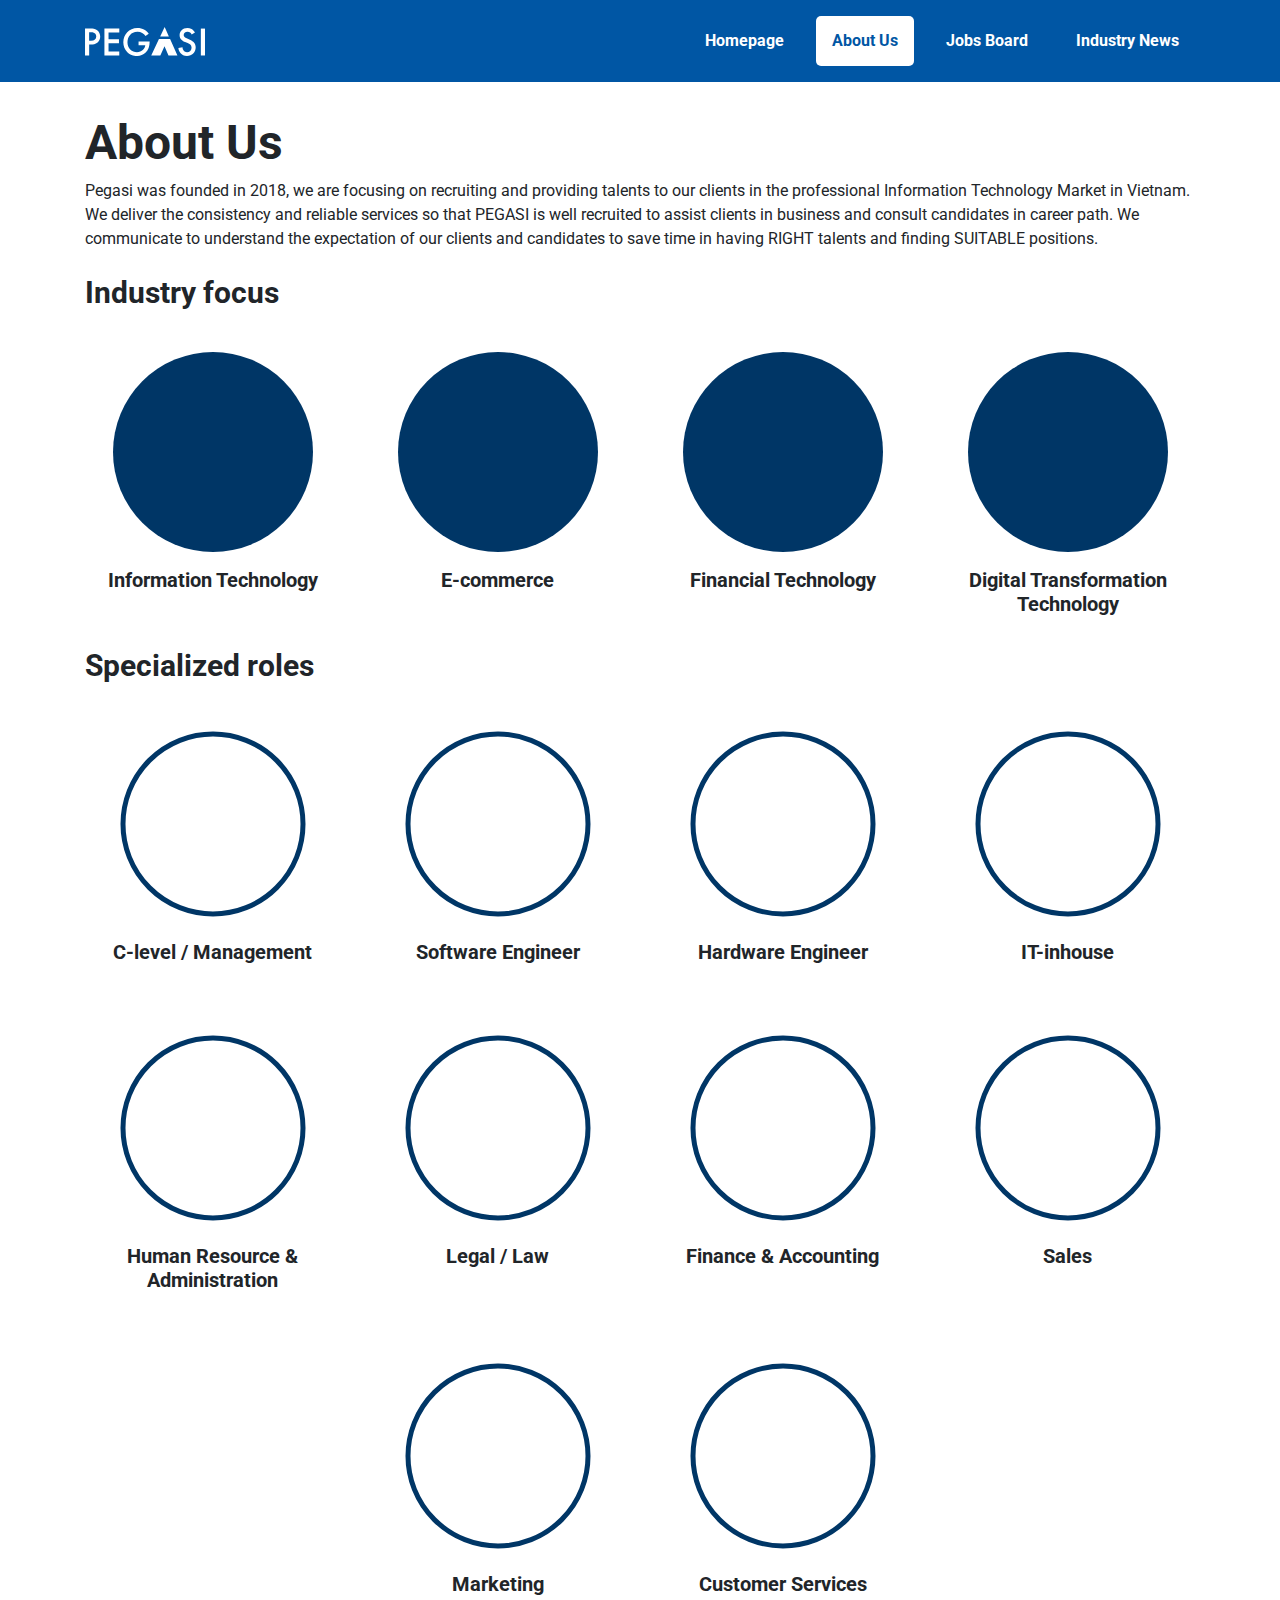
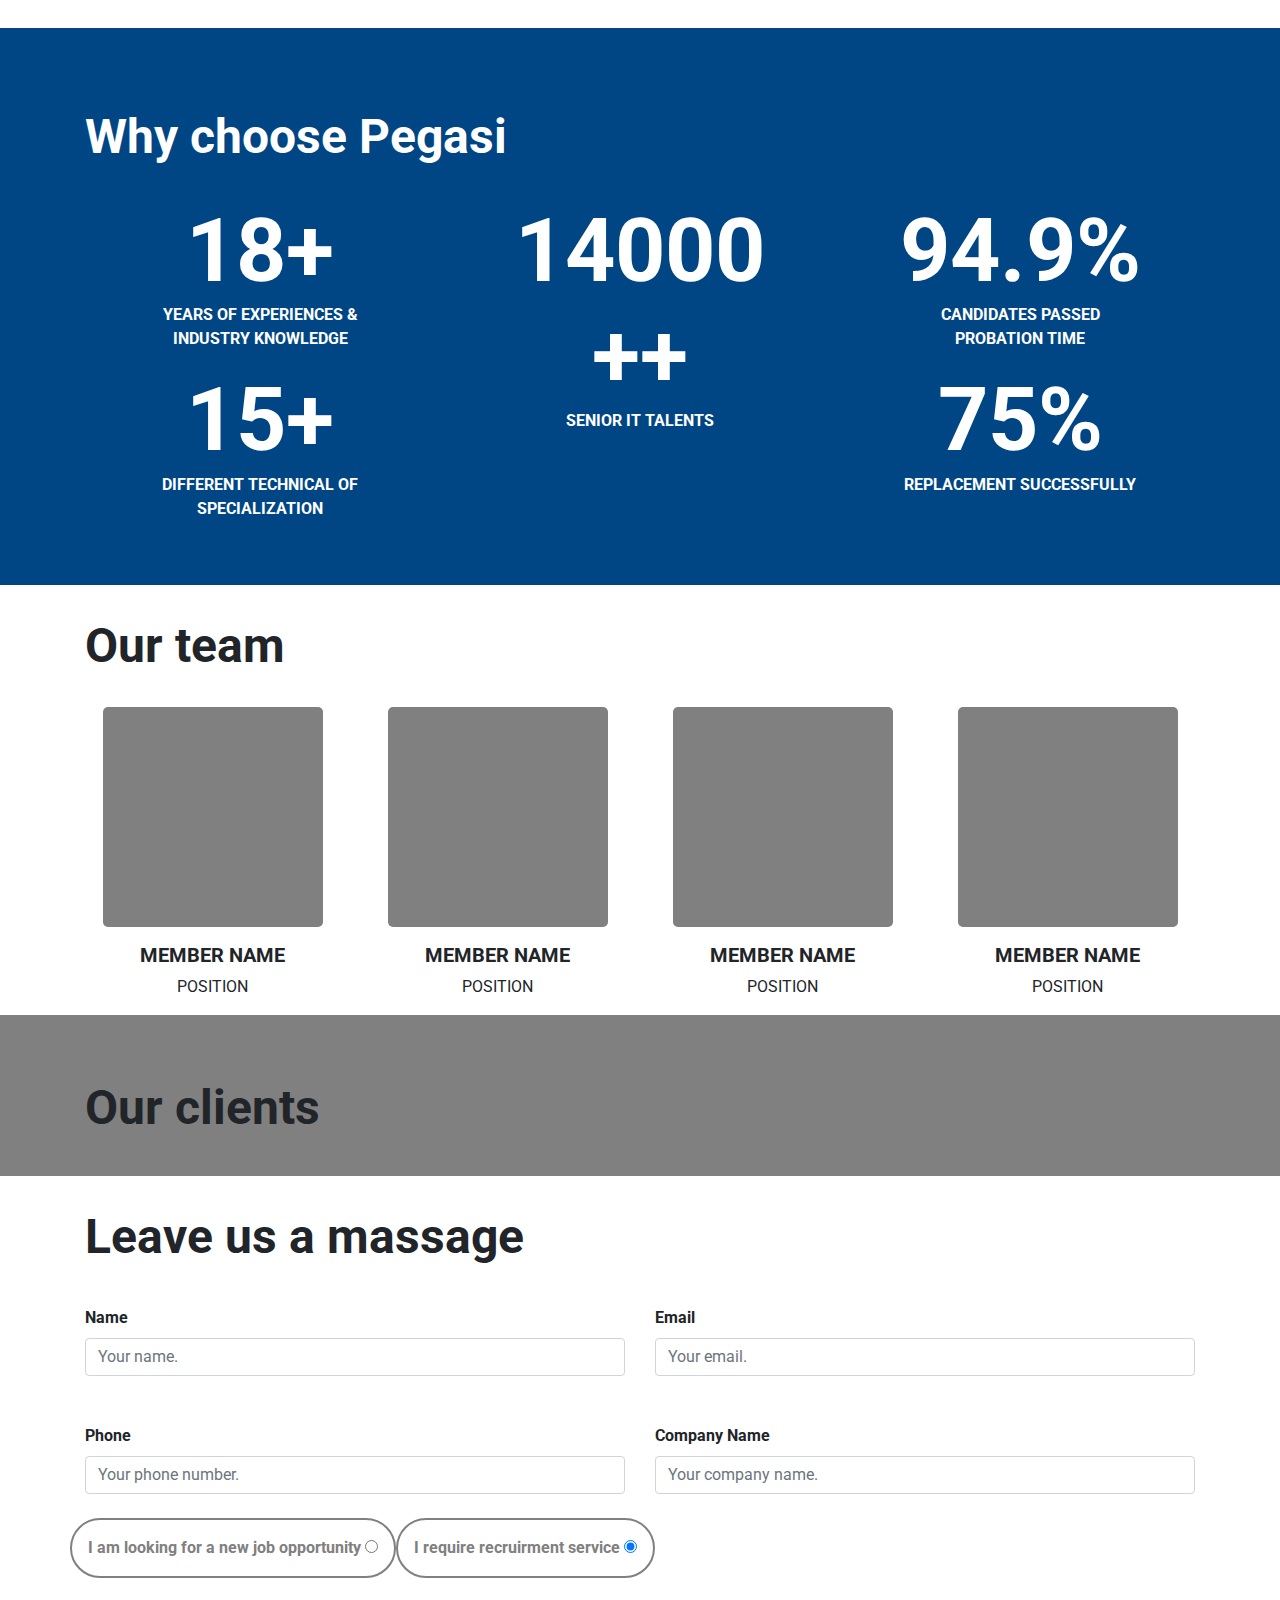
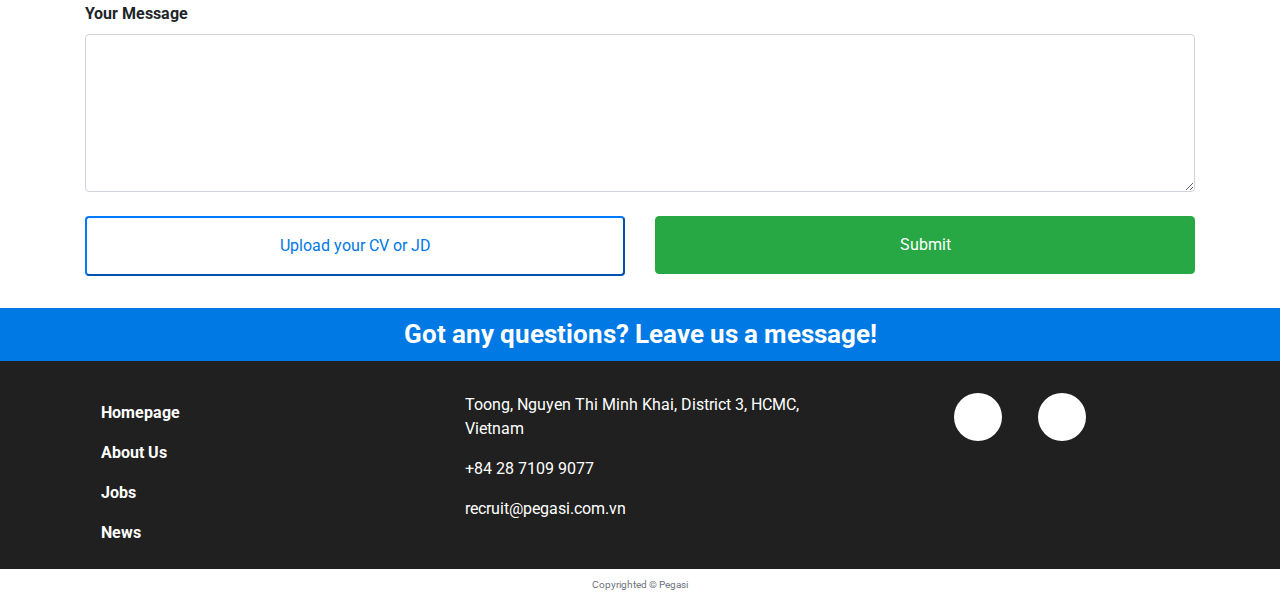
==== about.html @ c0acb8de "upload" ====
<!doctype html>
<html lang="en">

<head>
  <!-- Required meta tags -->
  <meta charset="utf-8">
  <meta name="viewport" content="width=device-width, initial-scale=1, shrink-to-fit=no">
  <!-- Bootstrap CSS -->
  <link rel="stylesheet" href="css/bootstrap.min.css">
  <!-- Aditional CSS-->
  <link rel="stylesheet" href="css/style.css">
  <!-- Google Font -->
  <link href="https://fonts.googleapis.com/css?family=Roboto:400,700&display=swap" rel="stylesheet">

  <title>Pegasi</title>
</head>

<body>
  <!-- Main Header -->
  <header id="pageHeader">
    <div class="container">
      <!-- Main Navigation -->
      <nav class="navbar navbar-expand-md">
        <!-- Pegasi Brand Logo -->
        <a class="navbar-brand" href="index.html">
          <img id="logo" src="img/brand-logo.svg" alt="Pegasi Logo">
        </a>
        <!-- Mobile Menu Btn -->
        <button class="navbar-toggler" type="button" data-toggle="collapse" data-target="#mainNav" aria-controls="navbarSupportedContent" aria-expanded="false" aria-label="Toggle navigation">
          <span class="navToggleIcon text-uppercase font-weight-bold text-light">menu</span>
        </button>
        <!-- Menu -->
        <div class="collapse navbar-collapse mt-md-0 justify-content-end" id="mainNav">
          <ul class="navbar-nav">
            <li class="nav-item"><a class="nav-link" href="index.html">Homepage</a></li>
            <li class="nav-item"><a class="nav-link active" href="about.html">About Us</a></li>
            <li class="nav-item"><a class="nav-link" href="jobs.html">Jobs Board</a></li>
            <li class="nav-item"><a class="nav-link" href="news.html">Industry News</a></li>
          </ul>
        </div>
      </nav>
    </div>
  </header>

  <!-- Main Body Content -->
  <main>
    <!-- About Us -->
    <section id="aboutUs">
      <div class="container">
        <h1 class="text-center text-md-left">About Us</h1>
        <p>Pegasi was founded in 2018, we are focusing on recruiting and providing talents to our clients in the professional Information Technology Market in Vietnam. We deliver the consistency and reliable services so that PEGASI is well recruited to assist
          clients in business and consult candidates in career path. We communicate to understand the expectation of our clients and candidates to save time in having RIGHT talents and finding SUITABLE positions.</p>
        <!-- Industry Focused -->
        <section id="industryFocus">
          <h3 class="text-center text-md-left">Industry focus</h3>
          <div class="row">

            <div class="col-12 col-md-3">
              <svg class="mx-auto d-block" width="200" height="200">
                <circle cx="100" cy="100" r="100"/>
              </svg>
              <h5 class="text-center">Information Technology</h5>
            </div>

            <div class="col-12 col-md-3">
              <svg class="mx-auto d-block" width="200" height="200">
                <circle cx="100" cy="100" r="100"/>
              </svg>
              <h5 class="text-center">E-commerce</h5>
            </div>

            <div class="col-12 col-md-3">
              <svg class="mx-auto d-block" width="200" height="200">
                <circle cx="100" cy="100" r="100"/>
              </svg>
              <h5 class="text-center">Financial Technology</h5>
            </div>

            <div class="col-12 col-md-3">
              <svg class="mx-auto d-block" width="200" height="200">
                <circle cx="100" cy="100" r="100"/>
              </svg>
              <h5 class="text-center">Digital Transformation Technology</h5>
            </div>

          </div>
        </section>
        <!-- Specialized Roles -->
        <section id="specializedRoles">
          <h3 class="text-center text-md-left">Specialized roles</h3>

          <div class="row">
            <div class="col-12 col-md-3">
              <svg class="mx-auto d-block" width="200" height="200">
                <circle cx="100" cy="100" r="95"/>
              </svg>
              <h5 class="text-center">C-level / Management</h5>
            </div>

            <div class="col-12 col-md-3">
              <svg class="mx-auto d-block" width="200" height="200">
                <circle cx="100" cy="100" r="100"/>
              </svg>
              <h5 class="text-center">Software Engineer</h5>
            </div>

            <div class="col-12 col-md-3">
              <svg class="mx-auto d-block" width="200" height="200">
                <circle cx="100" cy="100" r="100"/>
              </svg>
              <h5 class="text-center">Hardware Engineer</h5>
            </div>

            <div class="col-12 col-md-3">
              <svg class="mx-auto d-block" width="200" height="200">
                <circle cx="100" cy="100" r="100"/>
              </svg>
              <h5 class="text-center">IT-inhouse</h5>
            </div>
          </div>

          <div class="row">
            <div class="col-12 col-md-3">
              <svg class="mx-auto d-block" width="200" height="200">
                <circle cx="100" cy="100" r="100"/>
              </svg>
              <h5 class="text-center">Human Resource & Administration</h5>
            </div>

            <div class="col-12 col-md-3">
              <svg class="mx-auto d-block" width="200" height="200">
                <circle cx="100" cy="100" r="100"/>
              </svg>
              <h5 class="text-center">Legal / Law</h5>
            </div>

            <div class="col-12 col-md-3">
              <svg class="mx-auto d-block" width="200" height="200">
                <circle cx="100" cy="100" r="100"/>
              </svg>
              <h5 class="text-center">Finance & Accounting</h5>
            </div>

            <div class="col-12 col-md-3">
              <svg class="mx-auto d-block" width="200" height="200">
                <circle cx="100" cy="100" r="100"/>
              </svg>
              <h5 class="text-center">Sales</h5>
            </div>
          </div>

          <div class="row">
            <div class="col-12 col-md-3 offset-md-3">
              <svg class="mx-auto d-block" width="200" height="200">
                <circle cx="100" cy="100" r="100"/>
              </svg>
              <h5 class="text-center">Marketing</h5>
            </div>

            <div class="col-12 col-md-3">
              <svg class="mx-auto d-block" width="200" height="200">
                <circle cx="100" cy="100" r="100"/>
              </svg>
              <h5 class="text-center">Customer Services</h5>
            </div>

          </div>


        </section>
      </div>
      <section>

        <!-- Why choose Pegasi -->
        <section id="whyChooseUs">
          <div class="container">
            <h1 class="text-center text-md-left">Why choose Pegasi</h1>
            <div class="row">
              <div class="col-12 col-md-4">

                <div class="row">
                  <div class="col-12">
                    <h1>18+</h1>
                    <p>years of experiences & <br>industry knowledge</p>
                  </div>
                  <div class="col-12">
                    <h1>15+</h1>
                    <p>different technical of <br>specialization</p>
                  </div>
                </div>

              </div>
              <div class="col-12 col-md-4">
                <h1 class="special">14000<br><span>++</span></h1>
                <p>senior it talents</p>
              </div>
              <div class="col-12 col-md-4">

                <div class="row">
                  <div class="col-12">
                    <h1>94.9%</h1>
                    <p>Candidates passed <br>probation time</p>
                  </div>
                  <div class="col-12">
                    <h1>75%</h1>
                    <p>replacement successfully</p>
                  </div>
                </div>

              </div>
            </div>
          </div>
        </section>

        <!-- Our team -->
        <section id="ourTeam">
          <div class="container">
            <h1 class="text-center text-md-left">Our team</h1>
            <div class="row text-center">
              <div class="col-12 col-md-3">
                <svg class="mx-auto d-block" width="220" height="220">
                  <rect width="220" height="220"/>
                </svg>
                <h5>Member Name</h5>
                <p>position</p>
              </div>
              <div class="col-12 col-md-3">
                <svg class="img-fluid d-block mx-auto" height="220" width="220">
              <rect width="220" height="220" fill="blue"/>
            </svg>
                <h5>Member Name</h5>
                <p>position</p>
              </div>
              <div class="col-12 col-md-3">
                <svg class="img-fluid d-block mx-auto" height="220" width="220">
              <rect width="220" height="220" fill="blue"/>
            </svg>
                <h5>Member Name</h5>
                <p>position</p>
              </div>
              <div class="col-12 col-md-3">
                <svg class="img-fluid d-block mx-auto" height="220" width="220">
              <rect width="220" height="220" fill="blue"/>
            </svg>
                <h5>Member Name</h5>
                <p>position</p>
              </div>
            </div>
          </div>
        </section>
        <!-- Our Clients -->
        <section id="ourClient">
          <div class="container">
            <h1> Our clients</h1>
          </div>
        </section>
        <!-- Contact Form -->
        <section id="contactForm">
          <div class="container">
            <h1 class="text-center text-md-left">Leave us a massage</h1>
            <form action="#">

              <div class="row">
                <div class="form-group col-12 col-md-6">
                  <label for="name">Name</label>
                  <input id="name" class="form-control" type="text" placeholder="Your name.">
                </div>

                <div class="form-group col-12 col-md-6">
                  <label for="email">Email</label>
                  <input id="email" class="form-control" type="email" placeholder="Your email.">
                </div>
              </div>

              <div class="row">
                <div class="form-group col-12 col-md-6">
                  <label for="phone">Phone</label>
                  <input id="phone" class="form-control" type="text" placeholder="Your phone number.">
                </div>

                <div class="form-group col-12 col-md-6">
                  <label for="company">Company Name</label>
                  <input id="company" class="form-control" type="text" placeholder="Your company name.">
                </div>
              </div>

              <div class="row">
                <!-- <span class="col-12">What are you looking for?</span> -->

                <!-- <div class="form-check col-12 col-md-6"> -->
                  <div class="radio-btn-wrapper text-center">
                    <label class="form-check-label" for="newJob">I am looking for a new job opportunity</label>
                    <input type="radio" name="lookingFor" id="newJob" value="newJob" checked>
                  </div>
                <!-- </div> -->

                <!-- <div class="form-check col-12 col-md-6"> -->
                  <div class="radio-btn-wrapper text-center">
                    <label class="form-check-label" for="newJob"> I require recruirment service </label>
                    <input type="radio" name="lookingFor" id="newJob" value="newJob" checked>
                  </div>
                <!-- </div> -->
              </div>

              <div class="row">
                <div class="form-group col-12">
                  <label for="message">Your Message</label>
                  <textarea class="form-control" id="message" rows="6"></textarea>
                </div>
              </div>

              <div class="row">
                <div class="upload-btn-wrapper form-group col-12 col-md-6">
                  <button class="upload-btn btn-outline-primary">Upload your CV or JD</button>
                  <input type="file" name="CvJd" />
                </div>

                <div class="col-12 col-md-6">
                  <button type="submit" class="btn btn-success">Submit</button>
                </div>

              </div>

            </form>
          </div>
        </section>
  </main>

  <!-- Main Footer -->
  <footer id="pageFooter">
    <!-- Footer Question -->
    <section class="text-center">
      <div class="container">
        <h4><a href="about.html#contactForm">Got any questions? Leave us a message!</a></h4>
      </div>
    </section>

    <section>
      <div class="container">
        <div class="row">
          <!-- Footer Navbar -->
          <div class="col-xs-12 col-md-4">
            <nav class="nav flex-md-column justify-content-center">
              <a href="index.html" class="nav-link">Homepage</a>
              <a href="about.html" class="nav-link">About Us</a>
              <a href="jobs.html" class="nav-link">Jobs</a>
              <a href="news.html" class="nav-link">News</a>
            </nav>
            <hr class="d-block d-md-none">
          </div>
          <!-- Company Address -->
          <div class="col-xs-12 col-md-4 text-center text-md-left">
            <address>
              <p>Toong, Nguyen Thi Minh Khai, District 3, HCMC, Vietnam</p>
              <p>+84 28 7109 9077</p>
              <p>recruit@pegasi.com.vn</p>
            </address>
            <hr class="d-block d-md-none">
          </div>
          <!--Social Media Icon-->
          <div class="col-xs-12 col-md-4 text-center">
            <svg height="48" width="48">
             <circle cx="24" cy="24" r="24"/>
            </svg>
            <svg height="48" width="48">
             <circle cx="24" cy="24" r="24"/>
            </svg>
          </div>
        </div>
      </div>
    </section>
    <!-- Copyrighted Text -->
    <section class="text-center">
      <p class="text-muted smallText">Copyrighted &copy; Pegasi</p>
    </section>

  </footer>


  <!-- jQuery first, then Popper.js, then Bootstrap JS -->
  <script src="https://code.jquery.com/jquery-3.4.1.slim.min.js" integrity="sha384-J6qa4849blE2+poT4WnyKhv5vZF5SrPo0iEjwBvKU7imGFAV0wwj1yYfoRSJoZ+n" crossorigin="anonymous"></script>
  <script src="https://cdn.jsdelivr.net/npm/popper.js@1.16.0/dist/umd/popper.min.js" integrity="sha384-Q6E9RHvbIyZFJoft+2mJbHaEWldlvI9IOYy5n3zV9zzTtmI3UksdQRVvoxMfooAo" crossorigin="anonymous"></script>
  <script src="js/bootstrap.min.js"></script>

  <!-- Optional JavaScript -->
  <script src="js/app.js"></script>
</body>

</html>
---- css/style.css ----
/*
Color Usage
Tint Lv2: #0B8AFC;
Tint Lv1: #0179E5;
Primary color: #0056A4;
Shade Lv1: #004685;
Shade Lv2: #003666;
Black: #202020;
*/

html {
  font-size: 16px;
  line-height: 1.5;
}

body {
  font-family: 'Roboto', sans-serif;
  font-weight: 400;
}

h1, h2, h3, h4, h5 {
  font-weight: 700;
}

h1 {
  font-size: 3rem;
}

h2 {
  font-size: 2.4rem;
}

h3 {
  font-size: 1.9rem;
}

h4 {
  font-size: 1.6rem;
}

h5 {
  font-size: 1.25rem;
}

.smallText {
  font-size: 0.625rem;
}

a.btn {
  display: block;
  padding: 1rem;
  font-weight: 700;
  text-transform: uppercase;
  transition: all 0.2s;
}

/* Page Header Style */

#pageHeader {
  background: #0056A4;
  padding: 0.5rem 0;
}

#pageHeader #logo {
  width: 7.5rem;
  height: auto;
}

#pageHeader #logo:hover {
  opacity: 0.8;
}

#pageHeader nav {
  padding-left: 0;
  padding-right: 0;
}

#mainNav {
  margin-top: 1rem;
}

#mainNav .nav-item {
  margin-left: 1rem;
}

#mainNav a {
  color: #fff;
  font-weight: bold;
  padding: 0.8rem 1rem;
}

#mainNav a:hover, #mainNav a.active {
  color: #0056A4;
  background: #fff;
  border-radius: 5px;
}

/* Main Section */

.jumbotron {
  background: #0056A4;
  border-radius: 0;
}

#carousel {
  color: #fff;
}

#carousel svg {
  fill: #fff;
}

#carousel a.btn {
  display: block;
  width: 50%;
  text-transform: uppercase;
  font-weight: 700;
}

#featuredJobs h3 {
  margin-bottom: 1.5rem;
}

#featuredJobs .container>hr {
  width: 50%;
  border-color: #003666;
  border-width: 5px;
}

a.btn-more {
  color: #0179E5;
  border: 2px solid #0179E5;
  margin: 1rem 0 2rem 0;
}

a.btn-more:hover {
  color: #fff;
}

#aboutUs h1,
#searchForm h1,
#jobDes h1,
#news h1,
#newsDetail h1 {
  margin-top: 2rem;
}

#industryFocus h3 {
  margin-top: 1.5rem;
}

#industryFocus svg, #specializedRoles svg {
  fill: #003666;
  margin-top: 2rem;
}

#specializedRoles svg {
  fill: #fff;
  stroke: #003666;
  stroke-width: 5px;
}

#specializedRoles svg circle {
  r: 90px;
}

#industryFocus h5, #specializedRoles h5 {
  margin: 1rem 0 2rem 0;
}

#whyChooseUs {
  background-color: #004685;
  padding: 3rem;
  margin-bottom: 2rem;
}

#whyChooseUs h1 {
  color: #fff;
  margin-bottom: 2rem;
}

#whyChooseUs div.row h1 {
  color: #fff;
  text-align: center;
  font-size: 5.5rem;
  margin: 0;
  padding: 0;
}

/* #whyChooseUs .special  {
  line-height: 0.5;
} */

#whyChooseUs div.row p {
  color: #fff;
  font-weight: 700;
  text-transform: uppercase;
  text-align: center;
}

#ourTeam h1 {
  margin-bottom: 2rem;
}

#ourTeam svg {
  border-radius: 5px;
}

#ourTeam svg rect {
  fill: grey;
}

#ourTeam h5, #ourTeam p {
  text-transform: uppercase;
}

#ourTeam h5 {
  margin-top: 1rem;
}

#ourClient {
  background-color: grey;
  padding: 2rem;
}

#contactForm h1 {
  margin-bottom: 1rem;
}

#contactForm form .form-group {
  margin: 1.5rem 0;
}

#contactForm form label,
#jobApplyForm label {
  font-weight: 700;
}

#contactForm form .radio-btn-wrapper {
  border: 2px solid grey;
  padding: 1rem;
  border-radius: 100px;
  color: grey;
}

#contactForm form button,
#jobApplyForm button {
  width: 100%;
  padding: 1rem;
}

#contactForm form .form-group.upload-btn-wrapper {
  position: relative;
  overflow: hidden;
  display: inline-block;
  margin: 0;
}

@media screen and (max-width: 992px) {
  #contactForm form .form-group.upload-btn-wrapper {
    margin-bottom: 1.5rem;
  }
}

#newsDetail img {
  padding: 1rem 0;
}

#newsDetail h4 {
  color: #0179E5;
  font-weight: 400;
}

.modal-title {
  margin-left: 1rem;
}

.jobDetail h3 {
  padding-top: 1rem;
}

.jobSum {
  color: #fff;
  background-color: #0179E5;
  /* border: 1px solid red; */
  border-radius: 5px;
}

.jobSum .wrapper {
  padding: 2rem;
}

.upload-btn {
  border-color: 2px solid #0179E5;
  color: #0179E5;
  background-color: white;
  padding: 1rem;
  border-radius: 4px;
  transition: all 0.2s;
}

.upload-btn-wrapper:hover .upload-btn {
  color: #fff;
  background-color: #0179E5;
}

.upload-btn-wrapper input[type=file] {
  font-size: 100px;
  position: absolute;
  left: 0;
  top: 0;
  opacity: 0;
}

.upload-btn-wrapper input[type=file]:hover .upload-btn {
  color: red;
}

.jobCard,
.newsCard {
  text-align: center;
  padding: 0.75rem 0;
  margin: 1rem 0;
  border: 5px solid rgba(0, 0, 0, 0);
  border-bottom: 5px solid #003666;
  transition: all 0.2s;
  -webkit-box-shadow: 0px 10px 12px -6px rgba(0, 0, 0, 0.66);
  -moz-box-shadow: 0px 10px 12px -6px rgba(0, 0, 0, 0.66);
  box-shadow: 0px 10px 12px -6px rgba(0, 0, 0, 0.66);
}

.newsCard {
  padding: 0;
}

.newsCard .card-img-top {
  border-radius: 0px;
}

.jobCard:hover,
.newsCard:hover {
  border-color: #0179E5;
  border-bottom-color: #0179E5;
}

.jobCard .card-text {
  text-align: left;
}

.jobCard .salary {
  margin-top: 1rem;
  margin-bottom: 2rem;
  color: #0B8AFC;
}

.jobCard a,
.newsCard a {
  display: block;
  color: #fff;
  background-color: #003666;
  border: 2px solid #003666;
  text-transform: uppercase;
  font-weight: 700;
}

.jobCard hr {
  width: 50%;
  border-color: #003666;
  border-width: 5px;
}

/* Page Footer */

#pageFooter {
  margin-top: 2rem;
}

#pageFooter section:nth-child(2) hr {
  border-color: #fff;
  padding: 0.5rem 0;
  width: 50%;
}

#pageFooter section:nth-child(1) {
  background-color: #0179E5;
}

#pageFooter section:nth-child(1) a {
  color: #fff;
}

#pageFooter section:nth-child(1) a:hover {
  text-decoration: none;
  opacity: 0.8;
}

#pageFooter section:nth-child(1) h4 {
  margin: 0;
  padding: 0.7rem 0;
}

#pageFooter section:nth-child(2) {
  background-color: #202020;
  color: #fff;
  padding: 2rem 0 1rem 0;
}

#pageFooter section:nth-child(2) a.nav-link {
  color: #fff;
  font-weight: 700;
}

#pageFooter section:nth-child(2) a.nav-link:hover {
  opacity: 0.8;
}

#pageFooter section:nth-child(2) svg {
  fill: #fff;
}

#pageFooter section:nth-child(2) svg:nth-child(2) {
  margin-left: 2rem;
  margin-right: 0;
}

#pageFooter section:nth-child(3) p {
  margin: 0;
  padding: 0.5rem 0;
}
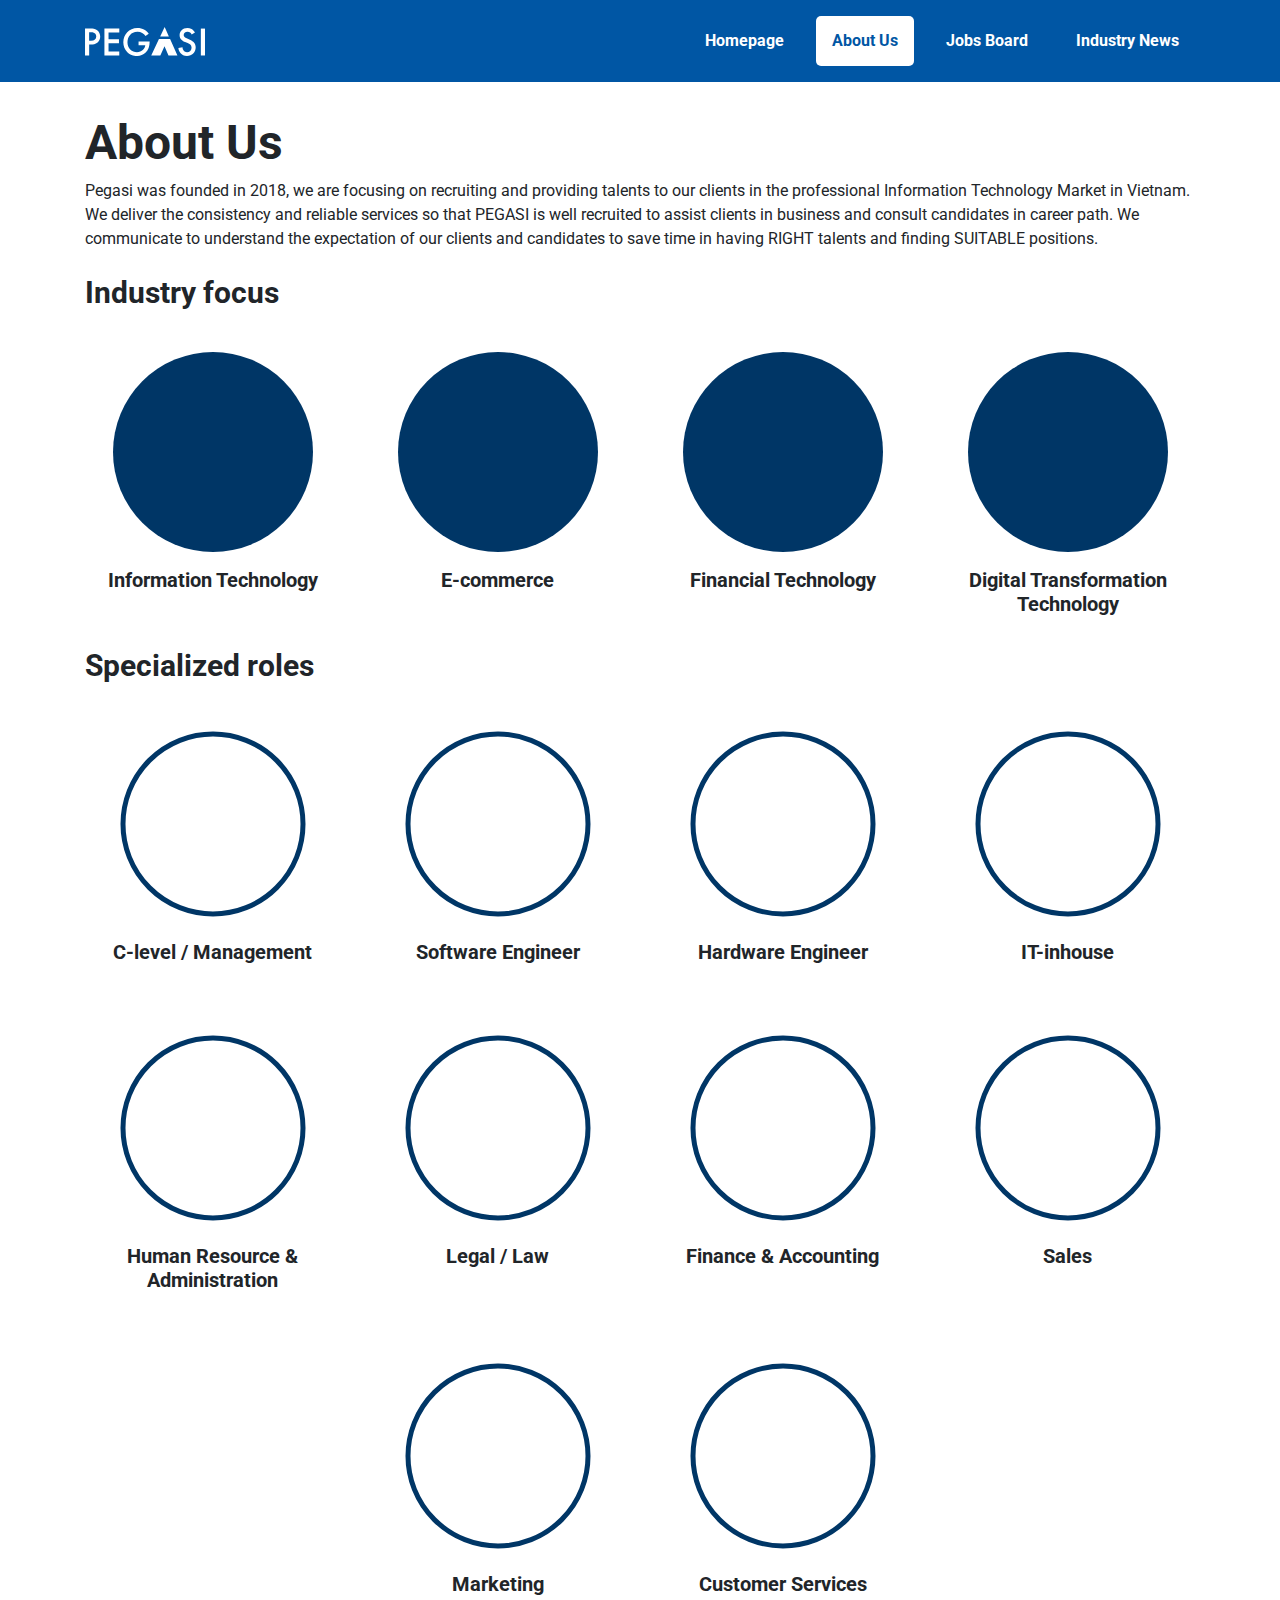
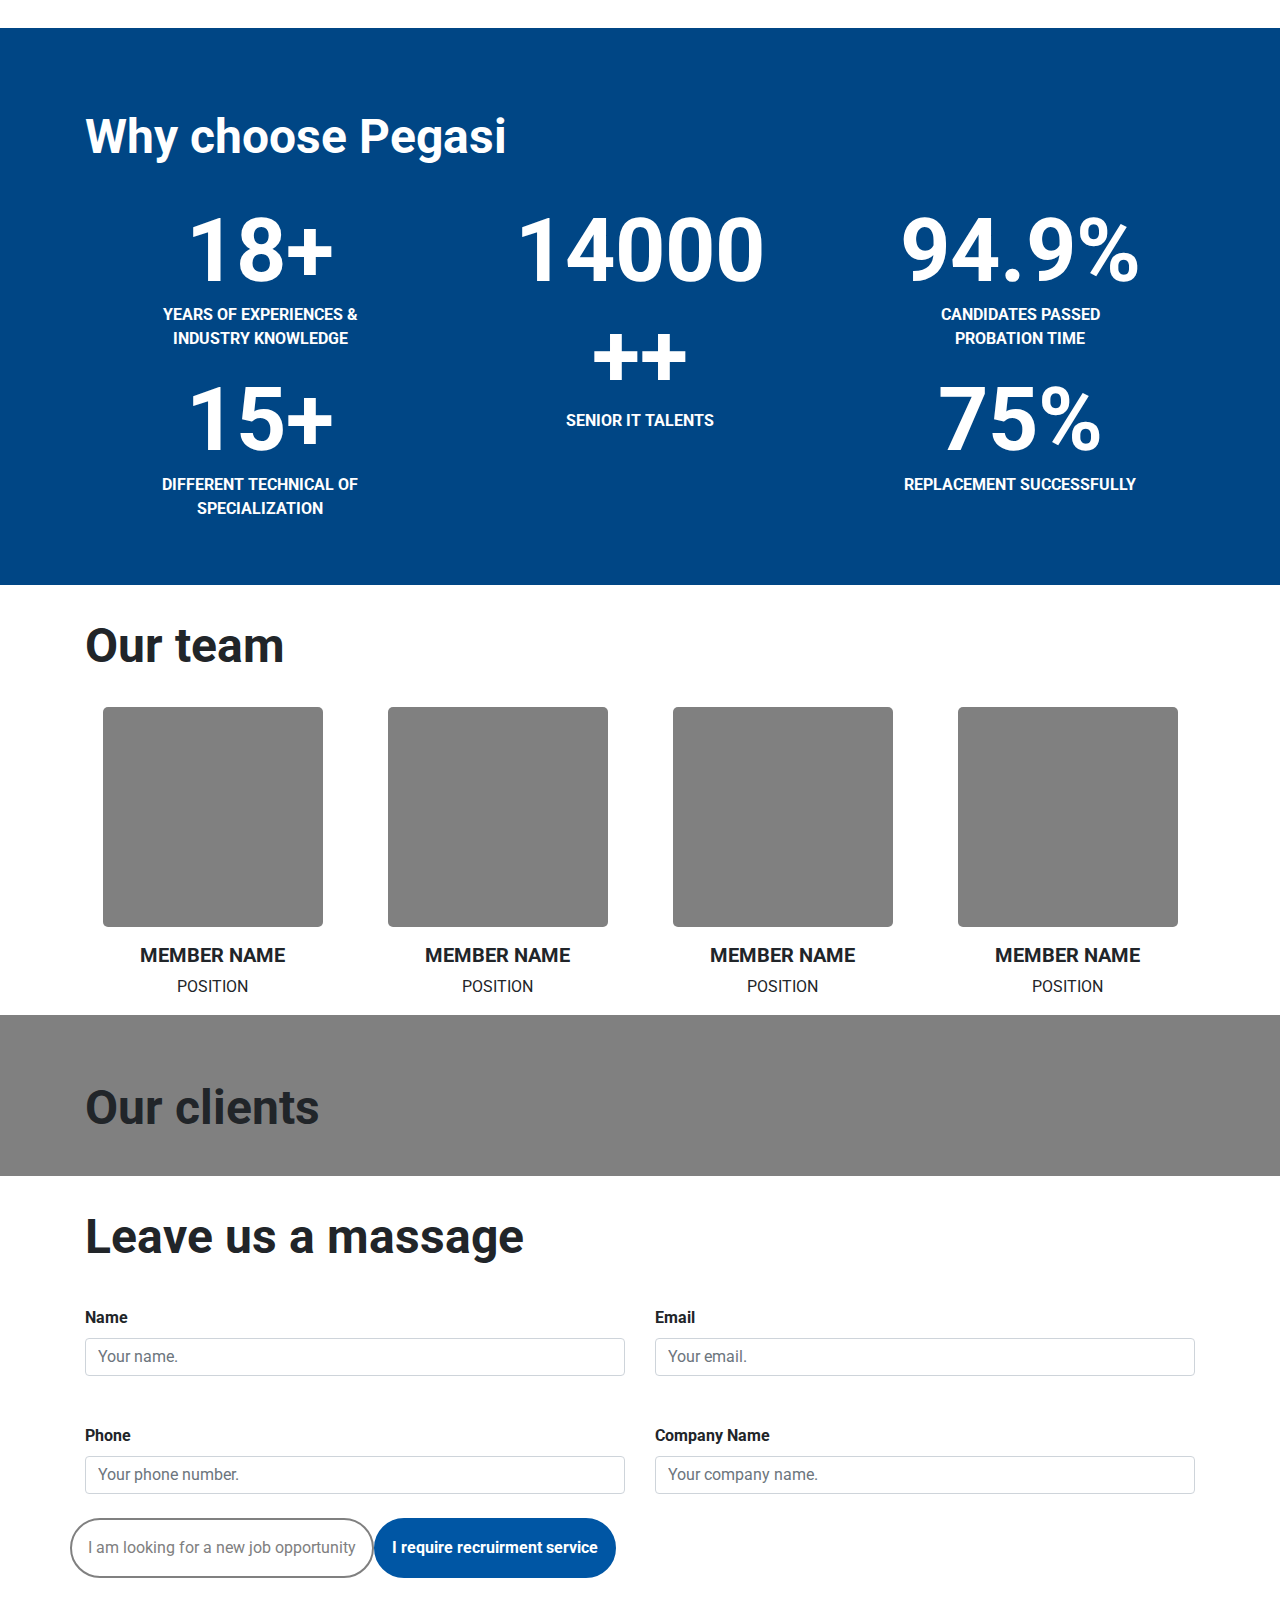
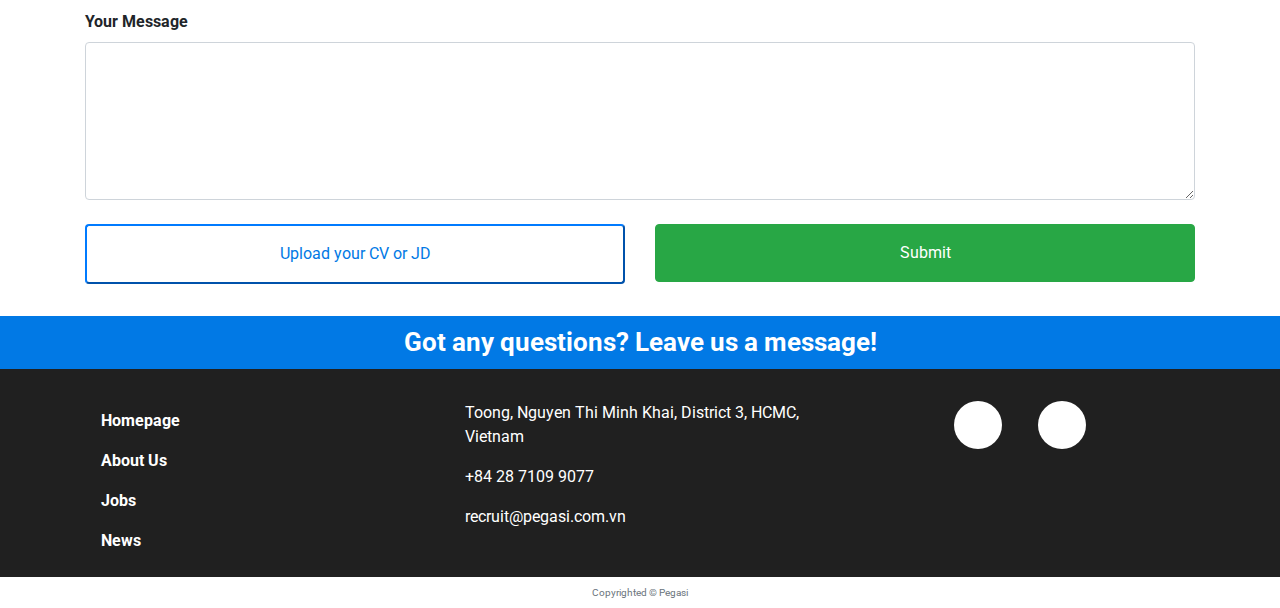
==== commit 0612636b: "radio btn" ====
--- a/about.html
+++ b/about.html
@@ -288,17 +288,21 @@
                 <!-- <span class="col-12">What are you looking for?</span> -->
 
                 <!-- <div class="form-check col-12 col-md-6"> -->
-                  <div class="radio-btn-wrapper text-center">
-                    <label class="form-check-label" for="newJob">I am looking for a new job opportunity</label>
-                    <input type="radio" name="lookingFor" id="newJob" value="newJob" checked>
-                  </div>
+
+                    <input class="input-radio" type="radio" name="lookingFor" id="newJob" value="newJob">
+                    <label class="radio-label" for="newJob">
+                      I am looking for a new job opportunity
+                    </label>
+
                 <!-- </div> -->
 
                 <!-- <div class="form-check col-12 col-md-6"> -->
-                  <div class="radio-btn-wrapper text-center">
-                    <label class="form-check-label" for="newJob"> I require recruirment service </label>
-                    <input type="radio" name="lookingFor" id="newJob" value="newJob" checked>
-                  </div>
+
+                    <input class="input-radio" type="radio" name="lookingFor" id="recruit" value="newJob" checked>
+                    <label class="radio-label" for="recruit">
+                      I require recruirment service
+                    </label>
+
                 <!-- </div> -->
               </div>
 
--- a/css/style.css
+++ b/css/style.css
@@ -87,6 +87,7 @@
   color: #fff;
   font-weight: bold;
   padding: 0.8rem 1rem;
+  transition: all 0.2s;
 }
 
 #mainNav a:hover, #mainNav a.active {
@@ -231,16 +232,29 @@
   margin: 1.5rem 0;
 }
 
-#contactForm form label,
+#contactForm form label:not(.radio-label),
 #jobApplyForm label {
   font-weight: 700;
 }
 
-#contactForm form .radio-btn-wrapper {
+#contactForm form .radio-label {
   border: 2px solid grey;
   padding: 1rem;
   border-radius: 100px;
   color: grey;
+  transition: all 0.2s;
+}
+
+#contactForm form .input-radio {
+  display: none;
+  /* visibility: hidden; */
+}
+
+#contactForm form .input-radio:checked + .radio-label {
+  background-color: #0056A4;
+  border-color: #0056A4;
+  color: #fff;
+  font-weight: 700;
 }
 
 #contactForm form button,
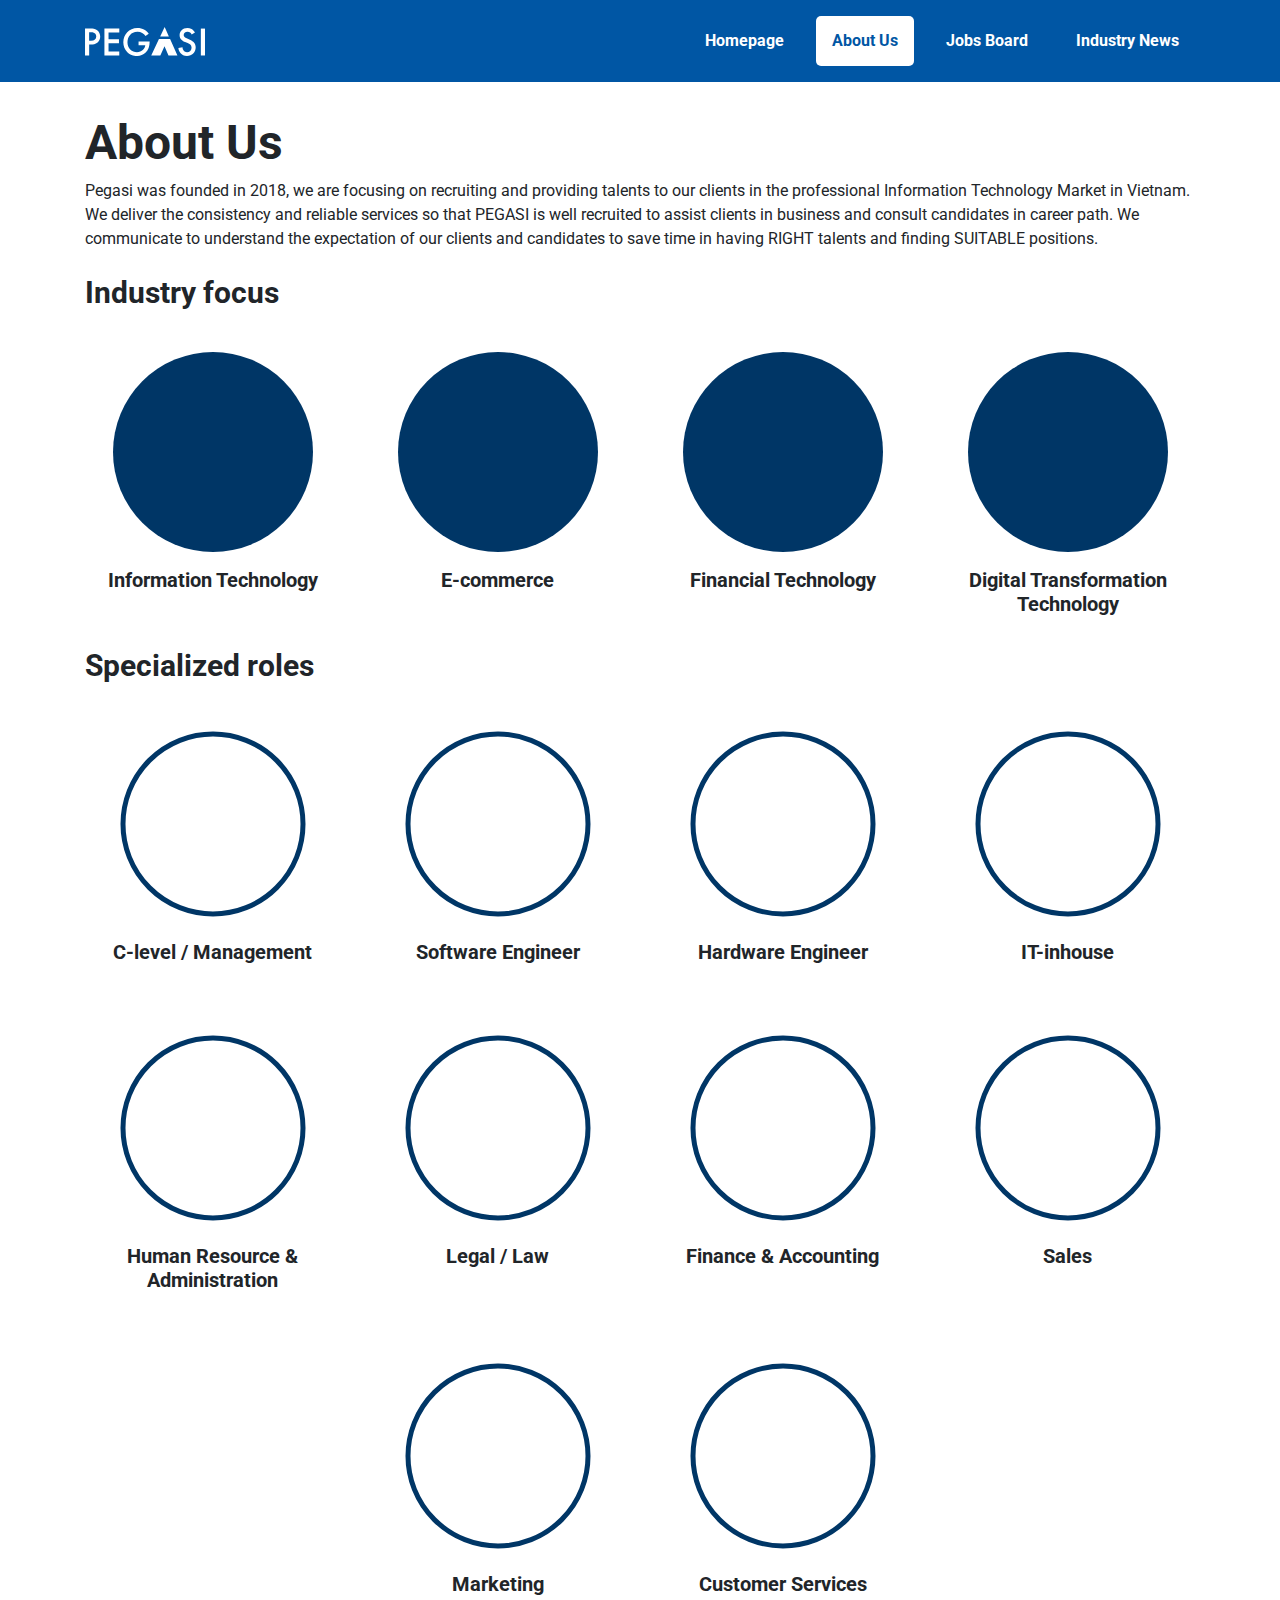
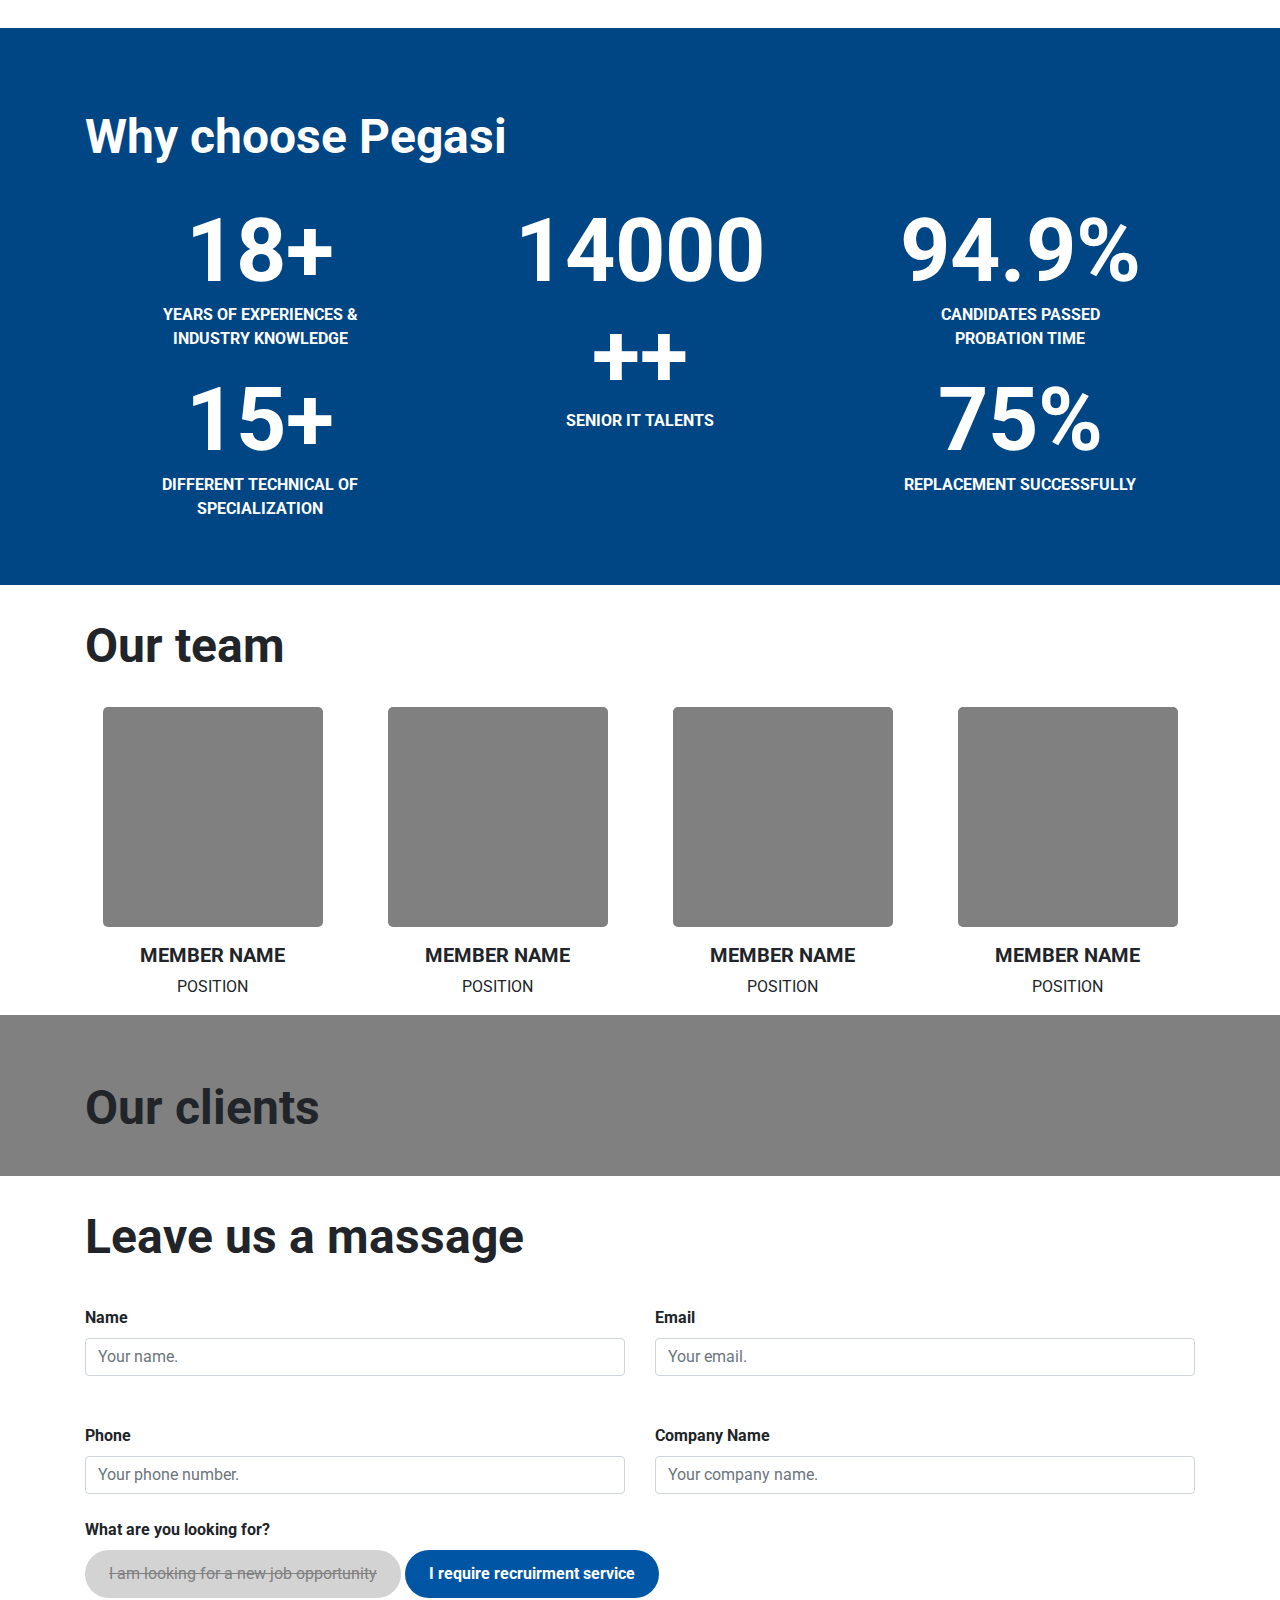
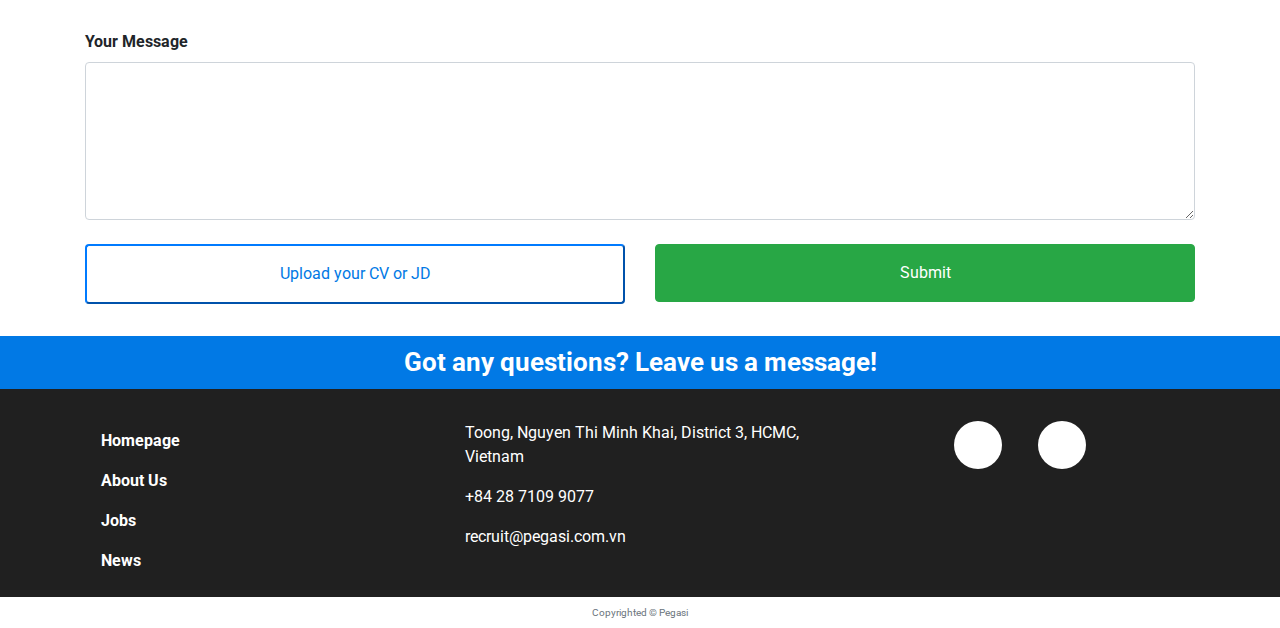
==== commit 7a877521: "finish contact form" ====
--- a/about.html
+++ b/about.html
@@ -285,7 +285,8 @@
               </div>
 
               <div class="row">
-                <!-- <span class="col-12">What are you looking for?</span> -->
+                <div class="container">
+                <label>What are you looking for?</label><br>
 
                 <!-- <div class="form-check col-12 col-md-6"> -->
 
@@ -304,6 +305,7 @@
                     </label>
 
                 <!-- </div> -->
+                </div>
               </div>
 
               <div class="row">
--- a/css/style.css
+++ b/css/style.css
@@ -238,10 +238,11 @@
 }
 
 #contactForm form .radio-label {
-  border: 2px solid grey;
-  padding: 1rem;
+  background-color: lightgrey;
+  padding: 0.75rem 1.5rem;
   border-radius: 100px;
   color: grey;
+  text-decoration: line-through;
   transition: all 0.2s;
 }
 
@@ -252,9 +253,9 @@
 
 #contactForm form .input-radio:checked + .radio-label {
   background-color: #0056A4;
-  border-color: #0056A4;
-  color: #fff;
-  font-weight: 700;
+  color: #fff;
+  font-weight: 700;
+  text-decoration: none;
 }
 
 #contactForm form button,
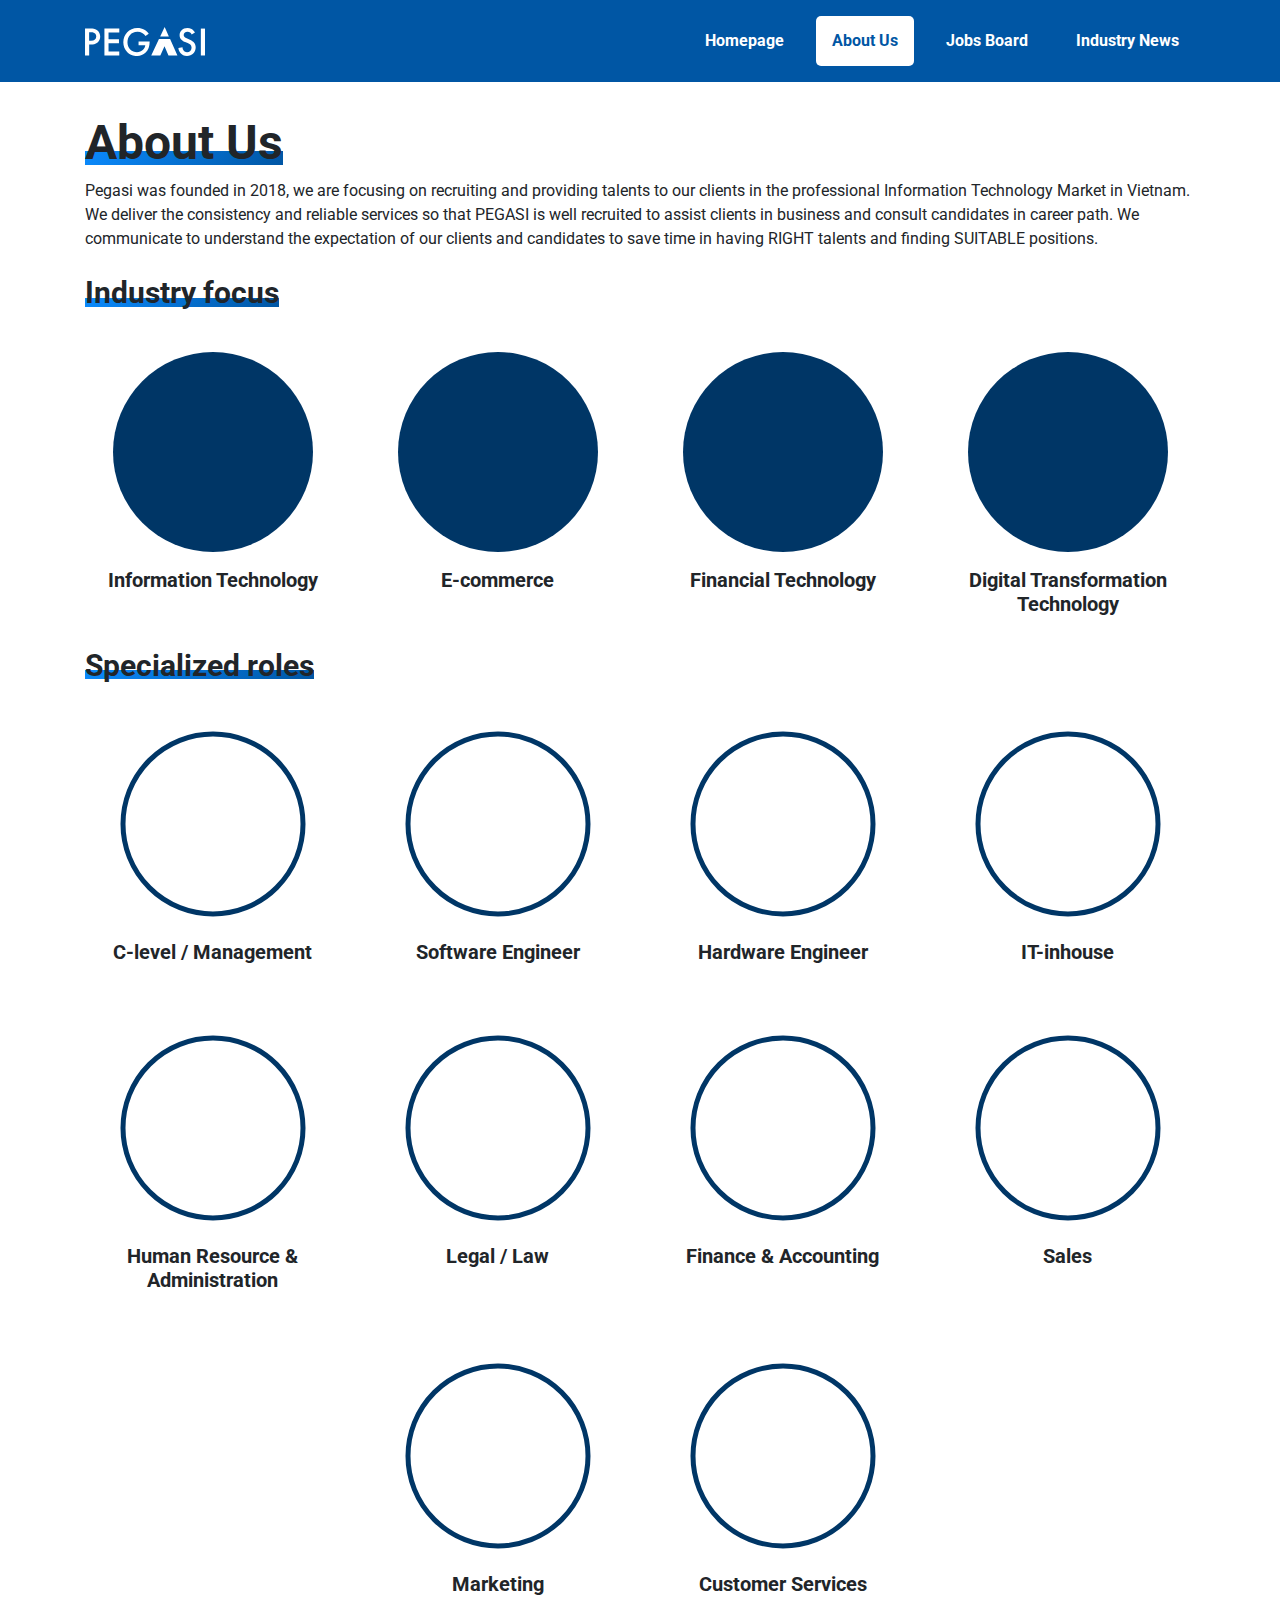
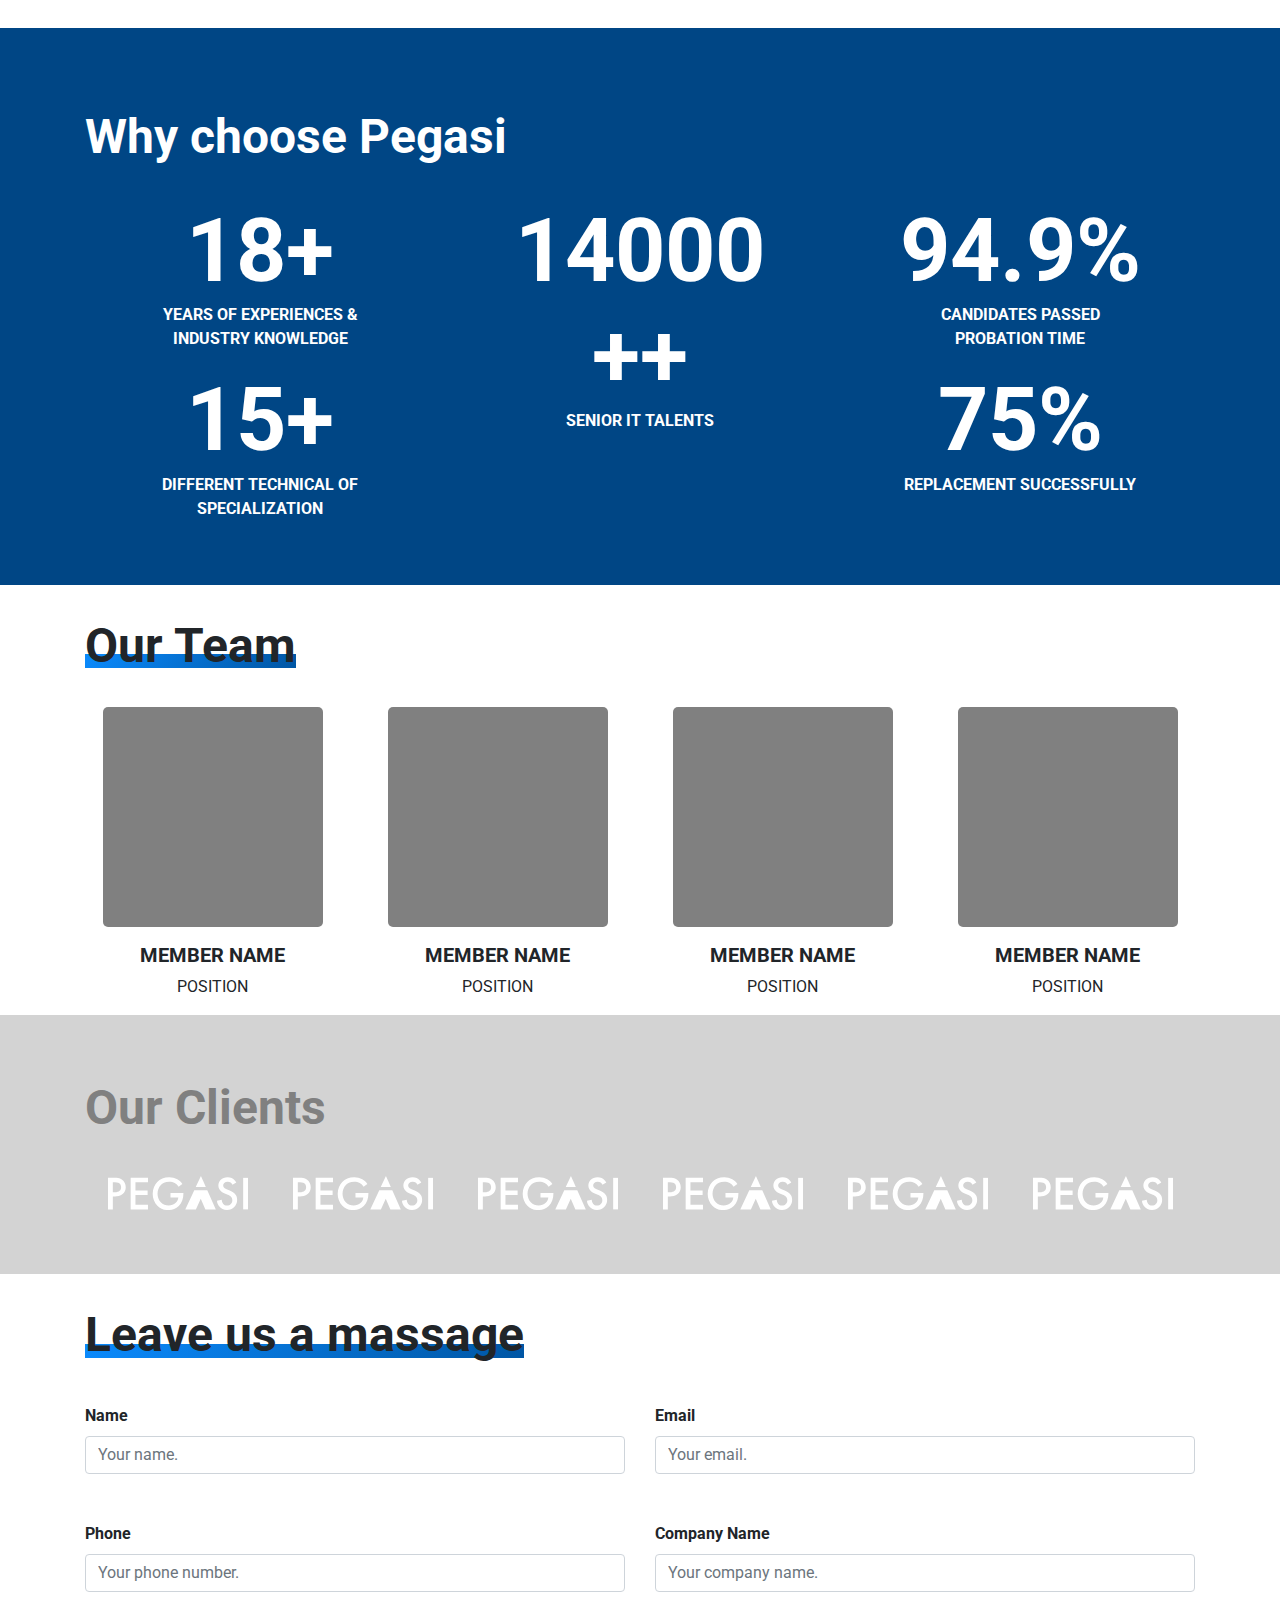
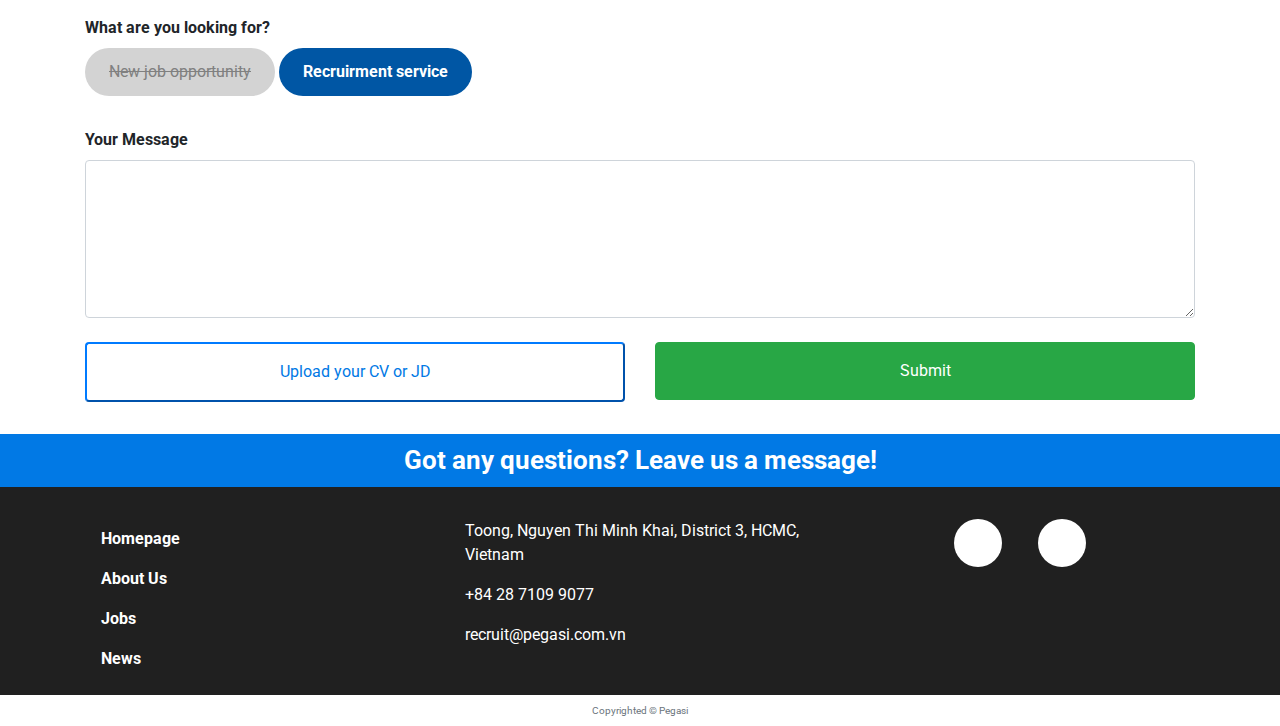
==== commit 8a008aee: "done" ====
--- a/about.html
+++ b/about.html
@@ -9,6 +9,7 @@
   <link rel="stylesheet" href="css/bootstrap.min.css">
   <!-- Aditional CSS-->
   <link rel="stylesheet" href="css/style.css">
+  <link rel="stylesheet" href="css/brand_carousel.css">
   <!-- Google Font -->
   <link href="https://fonts.googleapis.com/css?family=Roboto:400,700&display=swap" rel="stylesheet">
 
@@ -47,12 +48,12 @@
     <!-- About Us -->
     <section id="aboutUs">
       <div class="container">
-        <h1 class="text-center text-md-left">About Us</h1>
+        <h1 class="text-center text-md-left"><span class="underline-effect">About Us</span></h1>
         <p>Pegasi was founded in 2018, we are focusing on recruiting and providing talents to our clients in the professional Information Technology Market in Vietnam. We deliver the consistency and reliable services so that PEGASI is well recruited to assist
           clients in business and consult candidates in career path. We communicate to understand the expectation of our clients and candidates to save time in having RIGHT talents and finding SUITABLE positions.</p>
         <!-- Industry Focused -->
         <section id="industryFocus">
-          <h3 class="text-center text-md-left">Industry focus</h3>
+          <h3 class="text-center text-md-left"><span class="underline-effect">Industry focus</span></h3>
           <div class="row">
 
             <div class="col-12 col-md-3">
@@ -87,7 +88,7 @@
         </section>
         <!-- Specialized Roles -->
         <section id="specializedRoles">
-          <h3 class="text-center text-md-left">Specialized roles</h3>
+          <h3 class="text-center text-md-left"><span class="underline-effect">Specialized roles</span></h3>
 
           <div class="row">
             <div class="col-12 col-md-3">
@@ -215,10 +216,10 @@
         <!-- Our team -->
         <section id="ourTeam">
           <div class="container">
-            <h1 class="text-center text-md-left">Our team</h1>
+            <h1 class="text-center text-md-left"><span class="underline-effect">Our Team</span></h1>
             <div class="row text-center">
               <div class="col-12 col-md-3">
-                <svg class="mx-auto d-block" width="220" height="220">
+                <svg class="img-fluid mx-auto d-block" width="220" height="220">
                   <rect width="220" height="220"/>
                 </svg>
                 <h5>Member Name</h5>
@@ -251,13 +252,48 @@
         <!-- Our Clients -->
         <section id="ourClient">
           <div class="container">
-            <h1> Our clients</h1>
+            <h1 class="text-center text-md-left" style="color:grey"> Our Clients</h1>
+
+            <div id="clientSlide" class="carousel slide" data-ride="carousel" data-pause="hover">
+
+              <div class="carousel-inner row w-100 mx-auto" role="listbox">
+
+                <div class="carousel-item col-12 col-sm-6 col-md-2 active">
+                  <img src="img/brand-logo.svg" class="img-fluid d-block" alt="img1" style="width:140px">
+                </div>
+
+                <div class="carousel-item col-12 col-sm-6 col-md-2">
+                    <img src="img/brand-logo.svg" class="img-fluid d-block" alt="img1" style="width:140px">
+                </div>
+                <div class="carousel-item col-12 col-sm-6 col-md-2">
+                    <img src="img/brand-logo.svg" class="img-fluid d-block" alt="img1" style="width:140px">
+                </div>
+                <div class="carousel-item col-12 col-sm-6 col-md-2">
+                    <img src="img/brand-logo.svg" class="img-fluid d-block" alt="img1" style="width:140px">
+                </div>
+                <div class="carousel-item col-12 col-sm-6 col-md-2">
+                    <img src="img/brand-logo.svg" class="img-fluid d-block" alt="img1" style="width:140px">
+                </div>
+                <div class="carousel-item col-12 col-sm-6 col-md-2">
+                    <img src="img/brand-logo.svg" class="img-fluid d-block" alt="img1" style="width:140px">
+                </div>
+                <div class="carousel-item col-12 col-sm-6 col-md-2">
+                    <img src="img/brand-logo.svg" class="img-fluid d-block" alt="img1" style="width:140px">
+                </div>
+                <div class="carousel-item col-12 col-sm-6 col-md-2">
+                    <img src="img/brand-logo.svg" class="img-fluid d-block" alt="img1" style="width:140px">
+                </div>
+
+            </div>
+
+            </div>
+
           </div>
         </section>
         <!-- Contact Form -->
         <section id="contactForm">
           <div class="container">
-            <h1 class="text-center text-md-left">Leave us a massage</h1>
+            <h1 class="text-center text-md-left"><span class="underline-effect">Leave us a massage</span></h1>
             <form action="#">
 
               <div class="row">
@@ -286,25 +322,25 @@
 
               <div class="row">
                 <div class="container">
-                <label>What are you looking for?</label><br>
-
-                <!-- <div class="form-check col-12 col-md-6"> -->
-
-                    <input class="input-radio" type="radio" name="lookingFor" id="newJob" value="newJob">
-                    <label class="radio-label" for="newJob">
-                      I am looking for a new job opportunity
+                  <label>What are you looking for?</label><br>
+
+                  <!-- <div class="form-check col-12 col-md-6"> -->
+
+                  <input class="input-radio" type="radio" name="lookingFor" id="newJob" value="newJob">
+                  <label class="radio-label" for="newJob">
+                      New job opportunity
                     </label>
 
-                <!-- </div> -->
-
-                <!-- <div class="form-check col-12 col-md-6"> -->
-
-                    <input class="input-radio" type="radio" name="lookingFor" id="recruit" value="newJob" checked>
-                    <label class="radio-label" for="recruit">
-                      I require recruirment service
+                  <!-- </div> -->
+
+                  <!-- <div class="form-check col-12 col-md-6"> -->
+
+                  <input class="input-radio" type="radio" name="lookingFor" id="recruit" value="newJob" checked>
+                  <label class="radio-label" for="recruit">
+                      Recruirment service
                     </label>
 
-                <!-- </div> -->
+                  <!-- </div> -->
                 </div>
               </div>
 
--- a/css/style.css
+++ b/css/style.css
@@ -54,6 +54,13 @@
   transition: all 0.2s;
 }
 
+.underline-effect {
+  background-image: linear-gradient(120deg, #0B8AFC 0%, #0056A4 100%);
+  background-repeat: no-repeat;
+  background-size: 100% 0.3em;
+  background-position: 0 88%;
+}
+
 /* Page Header Style */
 
 #pageHeader {
@@ -101,6 +108,12 @@
 .jumbotron {
   background: #0056A4;
   border-radius: 0;
+}
+
+@media screen and (max-width: 768px) {
+  .jumbotron {
+    height: 70vh;
+  }
 }
 
 #carousel {
@@ -220,9 +233,31 @@
 }
 
 #ourClient {
-  background-color: grey;
+  background-color: lightgrey;
   padding: 2rem;
 }
+
+#ourClient .carousel {
+  width: 100%;
+}
+
+#ourClient .slide-box {
+  display: flex;
+  justify-content: space-between;
+}
+
+#clientSlide {
+  padding: 2rem 0;
+}
+
+#clientSlide .carousel-item {
+  padding: 0;
+}
+
+#clientSlide .carousel-item img {
+  margin: 0 auto;
+}
+
 
 #contactForm h1 {
   margin-bottom: 1rem;
@@ -237,7 +272,8 @@
   font-weight: 700;
 }
 
-#contactForm form .radio-label {
+#contactForm form .radio-label,
+#searchForm form .check-box-label {
   background-color: lightgrey;
   padding: 0.75rem 1.5rem;
   border-radius: 100px;
@@ -246,12 +282,18 @@
   transition: all 0.2s;
 }
 
-#contactForm form .input-radio {
+#searchForm form .check-box-label {
+  margin-bottom: 1rem;
+}
+
+#contactForm form .input-radio,
+#searchForm form .input-check-box {
   display: none;
   /* visibility: hidden; */
 }
 
-#contactForm form .input-radio:checked + .radio-label {
+#contactForm form .input-radio:checked + .radio-label,
+#searchForm form .input-check-box:checked + .check-box-label {
   background-color: #0056A4;
   color: #fff;
   font-weight: 700;
@@ -271,7 +313,7 @@
   margin: 0;
 }
 
-@media screen and (max-width: 992px) {
+@media screen and (max-width: 768px) {
   #contactForm form .form-group.upload-btn-wrapper {
     margin-bottom: 1.5rem;
   }
@@ -339,9 +381,9 @@
   border: 5px solid rgba(0, 0, 0, 0);
   border-bottom: 5px solid #003666;
   transition: all 0.2s;
-  -webkit-box-shadow: 0px 10px 12px -6px rgba(0, 0, 0, 0.66);
-  -moz-box-shadow: 0px 10px 12px -6px rgba(0, 0, 0, 0.66);
-  box-shadow: 0px 10px 12px -6px rgba(0, 0, 0, 0.66);
+  -webkit-box-shadow: 0px 5px 12px -6px rgba(0, 0, 0, 0.66);
+  -moz-box-shadow: 0px 5px 12px -6px rgba(0, 0, 0, 0.66);
+  box-shadow: 0px 5px 12px -6px rgba(0, 0, 0, 0.66);
 }
 
 .newsCard {
--- a/css/brand_carousel.css
+++ b/css/brand_carousel.css
@@ -0,0 +1,212 @@
+/*
+
+CC 2.0 License Iatek LLC 2018
+Attribution required
+
+*/
+
+
+@media (min-width: 768px) and (max-width: 991px) {
+  /* Show 4th slide on md  if col-md-4*/
+    .carousel-inner .active.col-md-4.carousel-item + .carousel-item + .carousel-item + .carousel-item {
+        position: absolute;
+        top: 0;
+        right: -33.3333%;  /*change this with javascript in the future*/
+        z-index: -1;
+        display: block;
+        visibility: visible;
+    }
+
+}
+
+@media (min-width: 576px) and (max-width: 768px) {
+  /* Show 3rd slide on sm  if col-sm-6*/
+    .carousel-inner .active.col-sm-6.carousel-item + .carousel-item + .carousel-item {
+        position: absolute;
+        top: 0;
+        right: -50%;  /*change this with javascript in the future*/
+        z-index: -1;
+        display: block;
+        visibility: visible;
+    }
+
+}
+@media (min-width: 576px) {
+
+    .carousel-item {
+        margin-right: 0;
+    }
+
+    /* show 2 items */
+    .carousel-inner .active + .carousel-item {
+        display: block;
+    }
+
+    .carousel-inner .carousel-item.active:not(.carousel-item-right):not(.carousel-item-left),
+    .carousel-inner .carousel-item.active:not(.carousel-item-right):not(.carousel-item-left) + .carousel-item {
+        transition: none;
+    }
+
+    .carousel-inner .carousel-item-next {
+      position: relative;
+      transform: translate3d(0, 0, 0);
+    }
+
+    /* left or forward direction */
+    .active.carousel-item-left + .carousel-item-next.carousel-item-left,
+    .carousel-item-next.carousel-item-left + .carousel-item,
+    .carousel-item-next.carousel-item-left + .carousel-item + .carousel-item {
+        position: relative;
+        transform: translate3d(-100%, 0, 0);
+        visibility: visible;
+    }
+
+    /* farthest right hidden item must be abso position for animations */
+    .carousel-inner .carousel-item-prev.carousel-item-right {
+        position: absolute;
+        top: 0;
+        left: 0;
+        z-index: -1;
+        display: block;
+        visibility: visible;
+    }
+
+    /* right or prev direction */
+    .active.carousel-item-right + .carousel-item-prev.carousel-item-right,
+    .carousel-item-prev.carousel-item-right + .carousel-item,
+    .carousel-item-prev.carousel-item-right + .carousel-item + .carousel-item {
+        position: relative;
+        transform: translate3d(100%, 0, 0);
+        visibility: visible;
+        display: block;
+        visibility: visible;
+    }
+
+}
+
+/*MD*/
+@media (min-width: 768px) {
+
+    /* show 3rd of 3 item slide */
+  .carousel-inner .active + .carousel-item + .carousel-item {
+        display: block;
+    }
+
+    .carousel-inner .carousel-item.active:not(.carousel-item-right):not(.carousel-item-left) + .carousel-item + .carousel-item {
+        transition: none;
+    }
+
+
+    .carousel-inner .carousel-item-next {
+      position: relative;
+      transform: translate3d(0, 0, 0);
+    }
+
+
+    /* left or forward direction */
+    .carousel-item-next.carousel-item-left + .carousel-item + .carousel-item + .carousel-item {
+        position: relative;
+        transform: translate3d(-100%, 0, 0);
+        visibility: visible;
+    }
+
+    /* right or prev direction */
+    .carousel-item-prev.carousel-item-right + .carousel-item + .carousel-item + .carousel-item {
+        position: relative;
+        transform: translate3d(100%, 0, 0);
+        visibility: visible;
+        display: block;
+        visibility: visible;
+    }
+
+}
+
+
+/*LG */
+@media (min-width: 991px) {
+
+    /* show 4th item */
+    .carousel-inner .active + .carousel-item + .carousel-item + .carousel-item {
+        display: block;
+    }
+
+    .carousel-inner .carousel-item.active:not(.carousel-item-right):not(.carousel-item-left) + .carousel-item + .carousel-item + .carousel-item {
+        transition: none;
+    }
+
+    /* Show 5th slide on lg if col-lg-3 */
+    .carousel-inner .active.col-lg-3.carousel-item + .carousel-item + .carousel-item + .carousel-item + .carousel-item {
+        position: absolute;
+        top: 0;
+        right: -25%;  /*change this with javascript in the future*/
+        z-index: -1;
+        display: block;
+        visibility: visible;
+    }
+
+    /* left or forward direction */
+    .carousel-item-next.carousel-item-left + .carousel-item + .carousel-item + .carousel-item + .carousel-item {
+        position: relative;
+        transform: translate3d(-100%, 0, 0);
+        visibility: visible;
+    }
+
+    /* right or prev direction //t - previous slide direction last item animation fix */
+    .carousel-item-prev.carousel-item-right + .carousel-item + .carousel-item + .carousel-item + .carousel-item {
+        position: relative;
+        transform: translate3d(100%, 0, 0);
+        visibility: visible;
+        display: block;
+        visibility: visible;
+    }
+
+}
+
+/*LG 6th  -  if you want a carousel with 6 slides */
+@media (min-width: 991px) {
+
+        /* show 5th and 6th item */
+   .carousel-inner .active + .carousel-item + .carousel-item + .carousel-item + .carousel-item,
+  .carousel-inner .active + .carousel-item + .carousel-item + .carousel-item + .carousel-item + .carousel-item {
+        display: block;
+    }
+
+
+
+    .carousel-inner .carousel-item.active:not(.carousel-item-right):not(.carousel-item-left) + .carousel-item + .carousel-item + .carousel-item + .carousel-item,
+  .carousel-inner .carousel-item.active:not(.carousel-item-right):not(.carousel-item-left) + .carousel-item + .carousel-item + .carousel-item + .carousel-item + .carousel-item {
+      transition: none;
+    }
+*/
+
+
+  /*show 7th slide for animation when its a 6 slides carousel */
+ /*      .carousel-inner .active.carousel-item + .carousel-item + .carousel-item + .carousel-item + .carousel-item + .carousel-item  + .carousel-item {
+        position: absolute;
+        top: 0;
+        right: -16.666666666%;
+        z-index: -1;
+        display: block;
+        visibility: visible;
+  }
+  */
+
+      /* forward direction > */
+ /*   .carousel-item-next.carousel-item-left + .carousel-item + .carousel-item + .carousel-item + .carousel-item,
+  .carousel-item-next.carousel-item-left + .carousel-item + .carousel-item + .carousel-item + .carousel-item + .carousel-item {
+        position: relative;
+        transform: translate3d(-100%, 0, 0);
+        visibility: visible;
+    }
+  */
+      /* prev direction < last item animation fix */
+ /*   .carousel-item-prev.carousel-item-right + .carousel-item + .carousel-item + .carousel-item + .carousel-item + .carousel-item,
+    .carousel-item-prev.carousel-item-right + .carousel-item + .carousel-item + .carousel-item + .carousel-item + .carousel-item + .carousel-item {
+        position: relative;
+        transform: translate3d(100%, 0, 0);
+        visibility: visible;
+        display: block;
+        visibility: visible;
+    }
+
+}
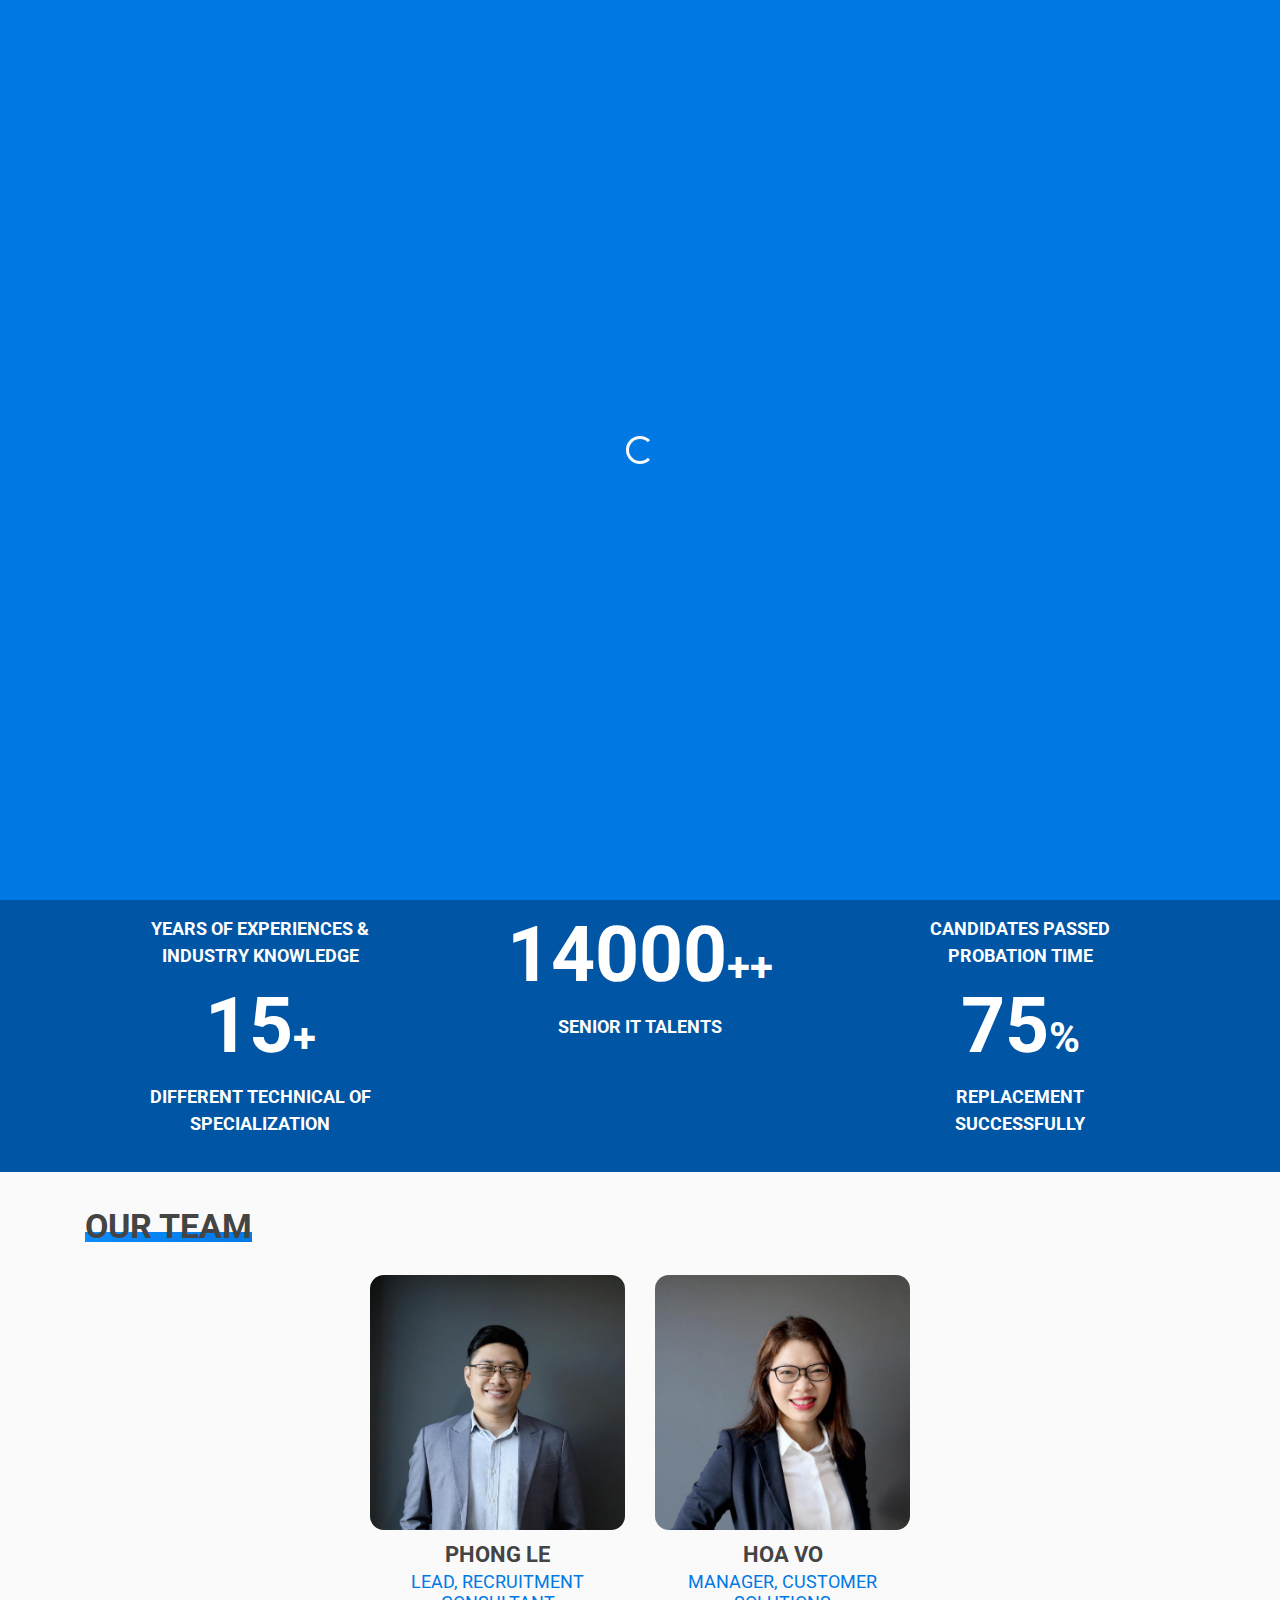
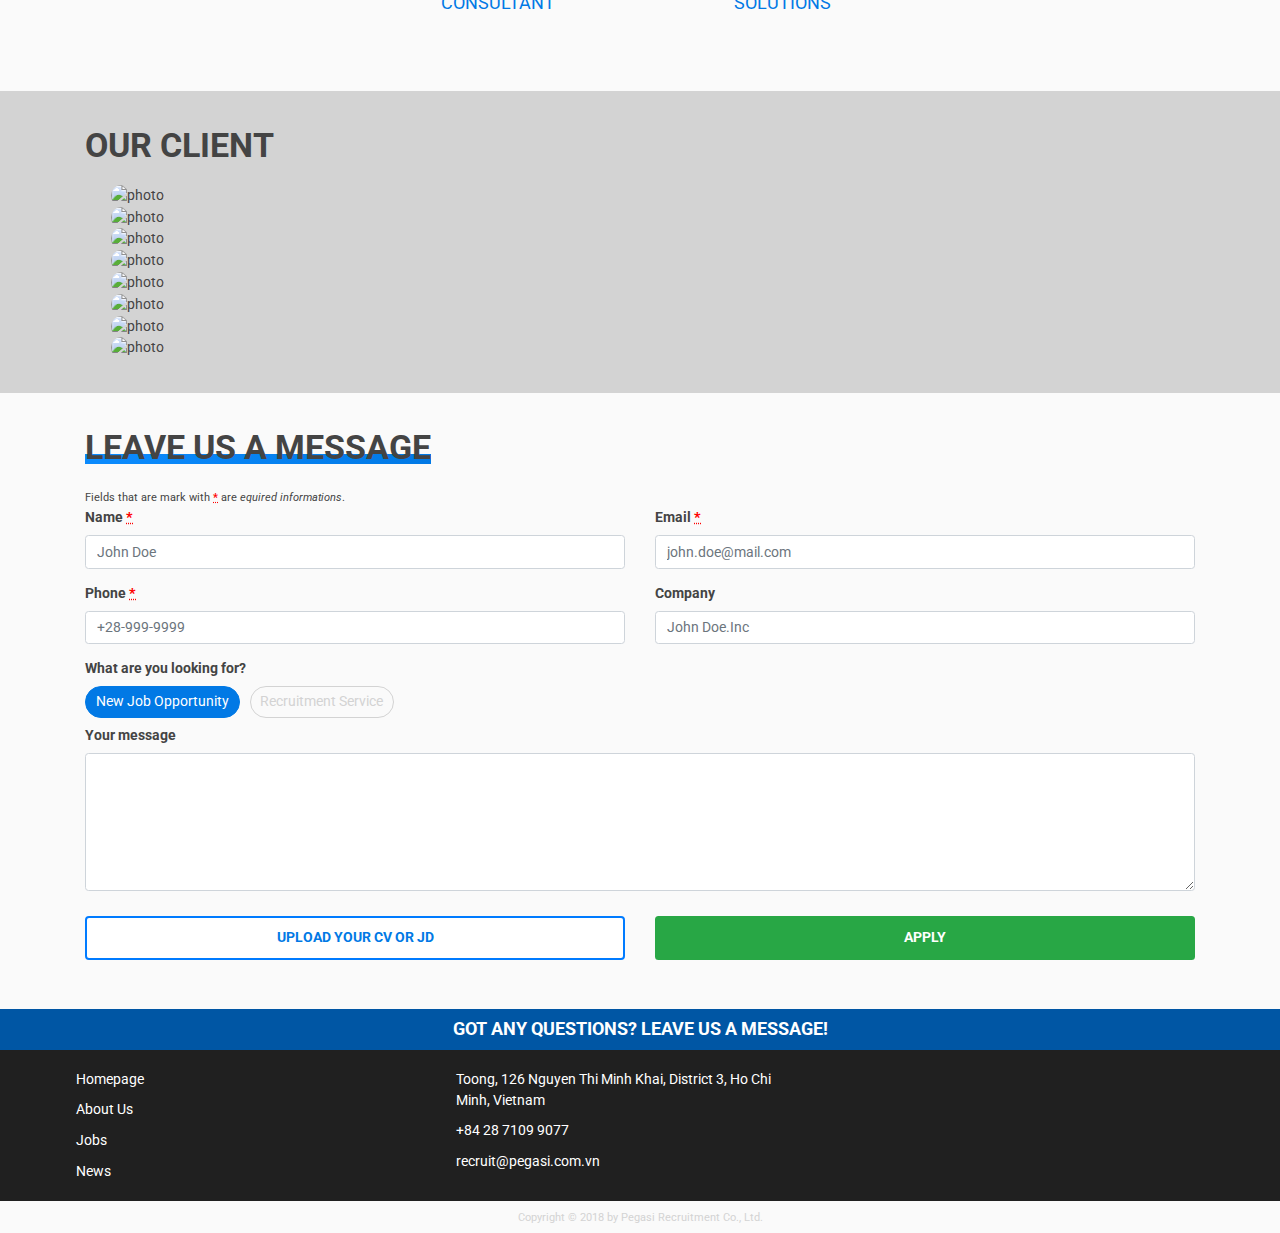
==== commit 9549ea8b: "update" ====
--- a/about.html
+++ b/about.html
@@ -1,39 +1,37 @@
-<!doctype html>
-<html lang="en">
+<!DOCTYPE html>
+<html lang="en" dir="ltr">
 
 <head>
-  <!-- Required meta tags -->
   <meta charset="utf-8">
-  <meta name="viewport" content="width=device-width, initial-scale=1, shrink-to-fit=no">
+  <title>Pegasi | Recruitment at its finest</title>
   <!-- Bootstrap CSS -->
-  <link rel="stylesheet" href="css/bootstrap.min.css">
-  <!-- Aditional CSS-->
-  <link rel="stylesheet" href="css/style.css">
-  <link rel="stylesheet" href="css/brand_carousel.css">
-  <!-- Google Font -->
-  <link href="https://fonts.googleapis.com/css?family=Roboto:400,700&display=swap" rel="stylesheet">
-
-  <title>Pegasi</title>
+  <link rel="stylesheet" href="https://stackpath.bootstrapcdn.com/bootstrap/4.4.1/css/bootstrap.min.css" integrity="sha384-Vkoo8x4CGsO3+Hhxv8T/Q5PaXtkKtu6ug5TOeNV6gBiFeWPGFN9MuhOf23Q9Ifjh" crossorigin="anonymous">
+  <!-- Slick CSS -->
+  <link rel="stylesheet" type="text/css" href="slick/slick.css" />
+  <!-- Slick Theme -->
+  <link rel="stylesheet" type="text/css" href="slick/slick-theme.css" />
+  <!-- Main CSS file -->
+  <link rel="stylesheet" href="./css/style.css">
+  <meta name="viewport" content="width=device-width initial-scale=1.0">
 </head>
 
 <body>
-  <!-- Main Header -->
-  <header id="pageHeader">
+
+  <!-- Website Header -->
+  <header>
     <div class="container">
-      <!-- Main Navigation -->
       <nav class="navbar navbar-expand-md">
-        <!-- Pegasi Brand Logo -->
-        <a class="navbar-brand" href="index.html">
-          <img id="logo" src="img/brand-logo.svg" alt="Pegasi Logo">
-        </a>
-        <!-- Mobile Menu Btn -->
-        <button class="navbar-toggler" type="button" data-toggle="collapse" data-target="#mainNav" aria-controls="navbarSupportedContent" aria-expanded="false" aria-label="Toggle navigation">
-          <span class="navToggleIcon text-uppercase font-weight-bold text-light">menu</span>
+        <!-- Pegasi Logo -->
+        <a href="./index.html" class="navbar-brand"><img src="./img/brand-logo.svg" alt="Pegasi Logo"></a>
+        <!-- Main Navigation Toggle Button -->
+        <button class="navbar-toggler" type="button" data-toggle="collapse" data-target="#mainNav">
+          <i class="fas fa-bars"></i>
         </button>
-        <!-- Menu -->
-        <div class="collapse navbar-collapse mt-md-0 justify-content-end" id="mainNav">
+        <!-- Main Navigation -->
+        <div class="collapse navbar-collapse justify-content-end" id="mainNav">
           <ul class="navbar-nav">
             <li class="nav-item"><a class="nav-link" href="index.html">Homepage</a></li>
+            <li class="nav-item"><a class="nav-link" href="index2.html">Homepage 2</a></li>
             <li class="nav-item"><a class="nav-link active" href="about.html">About Us</a></li>
             <li class="nav-item"><a class="nav-link" href="jobs.html">Jobs Board</a></li>
             <li class="nav-item"><a class="nav-link" href="news.html">Industry News</a></li>
@@ -42,390 +40,388 @@
       </nav>
     </div>
   </header>
-
-  <!-- Main Body Content -->
+  <!-- End of Website Header -->
+
+  <!-- Website Main Body -->
   <main>
-    <!-- About Us -->
-    <section id="aboutUs">
-      <div class="container">
-        <h1 class="text-center text-md-left"><span class="underline-effect">About Us</span></h1>
-        <p>Pegasi was founded in 2018, we are focusing on recruiting and providing talents to our clients in the professional Information Technology Market in Vietnam. We deliver the consistency and reliable services so that PEGASI is well recruited to assist
-          clients in business and consult candidates in career path. We communicate to understand the expectation of our clients and candidates to save time in having RIGHT talents and finding SUITABLE positions.</p>
-        <!-- Industry Focused -->
-        <section id="industryFocus">
-          <h3 class="text-center text-md-left"><span class="underline-effect">Industry focus</span></h3>
+
+    <!-- Start of About Us -->
+    <section id="about-us">
+      <div class="container">
+        <h2><span class="underline">About Us</span></h2>
+        <div class="row">
+          <div class="col-12">
+            <p>Pegasi was founded in 2018, we are focusing on recruiting and providing talents to our clients in the professional Information Technology Market in Vietnam. We deliver the consistency and reliable services so that PEGASI is well recruited
+              to assist clients in business and consult candidates in career path. We communicate to understand the expectation of our clients and candidates to save time in having RIGHT talents and finding SUITABLE positions.</p>
+          </div>
+        </div>
+      </div>
+    </section>
+    <!-- End of About Us -->
+
+    <!-- Start of Specialization -->
+    <section id="specialization">
+      <div class="container">
+        <h2><span class="underline">We are specialized in</span></h2>
+        <div class="row">
+          <div class="col-12 col-md-8">
+            <h4><span class="underline">technology</span></h4>
+            <div class="row">
+              <div class="col-6 col-md-3">
+                <p class="icon"><i class="fas fa-briefcase"></i></p>
+                <h6>C-level / Management</h6>
+              </div>
+              <div class="col-6 col-md-3">
+                <p class="icon"><i class="fas fa-sitemap"></i></i></p>
+                <h6>software architecture</h6>
+              </div>
+              <div class="col-6 col-md-3">
+                <p class="icon"><i class="fas fa-bolt"></i></i></p>
+                <h6>product management</h6>
+              </div>
+              <div class="col-6 col-md-3">
+                <p class="icon"><i class="fas fa-project-diagram"></i></p>
+                <h6>project management</h6>
+              </div>
+              <div class="col-6 col-md-3">
+                <p class="icon"><i class="fas fa-laptop-code"></i></p>
+                <h6>Software Engineering</h6>
+              </div>
+              <div class="col-6 col-md-3">
+                <p class="icon"><i class="fas fa-medal"></i></p>
+                <h6>QA/QC</h6>
+              </div>
+              <div class="col-6 col-md-3">
+                <p class="icon"><i class="fas fa-eye"></i></p>
+                <h6>UI/UX</h6>
+              </div>
+              <div class="col-6 col-md-3">
+                <p class="icon"><i class="fas fa-hands-helping"></i></p>
+                <h6>BSE</h6>
+              </div>
+              <div class="col-6 col-md-3">
+                <p class="icon"><i class="fas fa-chart-area"></i></p>
+                <h6>Data Science</h6>
+              </div>
+              <div class="col-6 col-md-3">
+                <p class="icon"><i class="fas fa-network-wired"></i></p>
+                <h6>it inhouse</h6>
+              </div>
+              <div class="col-6 col-md-3">
+                <p class="icon"><i class="fas fa-gamepad"></i></p>
+                <h6>game development</h6>
+              </div>
+              <div class="col-6 col-md-3">
+                <p class="icon"><i class="fas fa-user-edit"></i></p>
+                <h6>ERP/SAP Solutions</h6>
+              </div>
+            </div>
+          </div>
+          <div class="col-12 col-md-4">
+            <h4><span class="underline">Non-technology</span></h4>
+            <div class="row">
+              <div class="col-6">
+                <p class="icon icon-nontech"><i class="fas fa-bullhorn"></i></p>
+                <h6>Sales & <br> Marketing</h6>
+              </div>
+              <div class="col-6">
+                <p class="icon icon-nontech"><i class="fas fa-money-bill-wave"></i></p>
+                <h6>Finance</h6>
+              </div>
+              <div class="col-6">
+                <p class="icon icon-nontech"><i class="fas fa-balance-scale"></i></p>
+                <h6>legal / law</h6>
+              </div>
+              <div class="col-6">
+                <p class="icon icon-nontech"><i class="far fa-id-card"></i></p>
+                <h6>hr & <br>admin</h6>
+              </div>
+              <div class="col-6 offset-3">
+                <p class="icon icon-nontech"><i class="fas fa-users"></i></p>
+                <h6>customer services</h6>
+              </div>
+            </div>
+          </div>
+        </div>
+      </div>
+    </section>
+    <!-- End of Specialization -->
+
+    <!-- Start of Why choose Pegasi -->
+    <section id="why-choose-us">
+      <div class="container">
+        <h2>why choose pegasi</h2>
+        <div class="row">
+          <div class="col-12 col-md-4">
+            <div class="row">
+              <div class="col-12">
+                <p><span class="num">18</span><span>+</span></p>
+                <p>years of experiences & <br>industry knowledge</p>
+              </div>
+              <div class="col-12">
+                <p><span class="num">15</span><span>+</span></p>
+                <p>different technical of specialization</p>
+              </div>
+            </div>
+          </div>
+          <div class="col-12 col-md-4 middle">
+            <div>
+              <p><span class="num">14000</span><span>++</span></p>
+              <p>senior IT talents</p>
+            </div>
+          </div>
+          <div class="col-12 col-md-4">
+            <div class="row">
+              <div class="col-12">
+                <p><span class="num">94.9</span><span>%</span></p>
+                <p>Candidates passed <br>probation time</p>
+              </div>
+              <div class="col-12">
+                <p><span class="num">75</span><span>%</span></p>
+                <p>replacement <br>successfully</p>
+              </div>
+            </div>
+          </div>
+        </div>
+      </div>
+    </section>
+    <!-- End of Why choose Pegasi -->
+
+    <!-- Start of Our Team -->
+    <section id="our-team">
+      <div class="container">
+        <h2><span class="underline">Our team</span></h2>
+        <div class="row">
+          <div class="col-12 col-md-3 offset-md-3">
+            <img src="./img/member-phong le.jpg" class="img-fluid" alt="photo">
+            <h4>Phong Le</h4>
+            <h5>Lead, Recruitment Consultant</h5>
+            <div class="memberlink">
+              <a href="https://www.linkedin.com/in/phong-le-3632a272/" target="_blank" class="sociallink"><i class="fab fa-linkedin"></i><span class="hidden">LinkedIn</span></a>
+            </div>
+          </div>
+          <div class="col-12 col-md-3">
+            <img src="./img/member-hoa vo.jpg" class="img-fluid" alt="photo">
+            <h4>Hoa Vo</h4>
+            <h5>Manager, Customer Solutions</h5>
+            <div class="memberlink">
+              <a href="https://www.linkedin.com/in/hoa-vo-57b32b6a/" target="_blank" class="sociallink"><i class="fab fa-linkedin"></i><span class="hidden">LinkedIn</span></a>
+            </div>
+          </div>
+        </div>
+      </div>
+    </section>
+    <!-- End of Our Team -->
+
+    <!-- Start of Our Clients -->
+    <section id="our-client">
+      <div class="container" style="overflow-x: hidden">
+        <h2>our client</h2>
+
+        <div class="col-12" style="overflow-x:hidden">
+          <div id="stop"></div>
+          <div class="client-slide">
+            <!-- Start of One Slide -->
+            <div class="slide">
+              <img src="https://via.placeholder.com/300.png/A2A2A2?text=PEGASI" class="img-fluid" alt="photo">
+            </div>
+            <!-- End of One Slide -->
+            <!-- Start of One Slide -->
+            <div class="slide">
+              <img src="https://via.placeholder.com/300.png/A2A2A2?text=PEGASI" class="img-fluid" alt="photo">
+            </div>
+            <!-- End of One Slide -->
+            <!-- Start of One Slide -->
+            <div class="slide">
+              <img src="https://via.placeholder.com/300.png/A2A2A2?text=PEGASI" class="img-fluid" alt="photo">
+            </div>
+            <!-- End of One Slide -->
+            <!-- Start of One Slide -->
+            <div class="slide">
+              <img src="https://via.placeholder.com/300.png/A2A2A2?text=PEGASI" class="img-fluid" alt="photo">
+            </div>
+            <!-- End of One Slide -->
+            <!-- Start of One Slide -->
+            <div class="slide">
+              <img src="https://via.placeholder.com/300.png/A2A2A2?text=PEGASI" class="img-fluid" alt="photo">
+            </div>
+            <!-- End of One Slide -->
+            <!-- Start of One Slide -->
+            <div class="slide">
+              <img src="https://via.placeholder.com/300.png/A2A2A2?text=PEGASI" class="img-fluid" alt="photo">
+            </div>
+            <!-- End of One Slide -->
+            <!-- Start of One Slide -->
+            <div class="slide">
+              <img src="https://via.placeholder.com/300.png/A2A2A2?text=PEGASI" class="img-fluid" alt="photo">
+            </div>
+            <!-- End of One Slide -->
+            <!-- Start of One Slide -->
+            <div class="slide">
+              <img src="https://via.placeholder.com/300.png/A2A2A2?text=PEGASI" class="img-fluid" alt="photo">
+            </div>
+            <!-- End of One Slide -->
+          </div>
+        </div>
+
+      </div>
+    </section>
+    <!-- End of Our Clients -->
+
+    <!-- Start of Contact Us -->
+    <section id="contactForm">
+      <div class="container">
+        <h2><span class="underline">Leave us a message</span></h2>
+        <small>Fields that are mark with <strong><abbr title="required">*</abbr></strong> are <em>equired informations</em>.</small>
+        <form action="#">
           <div class="row">
-
-            <div class="col-12 col-md-3">
-              <svg class="mx-auto d-block" width="200" height="200">
-                <circle cx="100" cy="100" r="100"/>
-              </svg>
-              <h5 class="text-center">Information Technology</h5>
-            </div>
-
-            <div class="col-12 col-md-3">
-              <svg class="mx-auto d-block" width="200" height="200">
-                <circle cx="100" cy="100" r="100"/>
-              </svg>
-              <h5 class="text-center">E-commerce</h5>
-            </div>
-
-            <div class="col-12 col-md-3">
-              <svg class="mx-auto d-block" width="200" height="200">
-                <circle cx="100" cy="100" r="100"/>
-              </svg>
-              <h5 class="text-center">Financial Technology</h5>
-            </div>
-
-            <div class="col-12 col-md-3">
-              <svg class="mx-auto d-block" width="200" height="200">
-                <circle cx="100" cy="100" r="100"/>
-              </svg>
-              <h5 class="text-center">Digital Transformation Technology</h5>
-            </div>
-
-          </div>
-        </section>
-        <!-- Specialized Roles -->
-        <section id="specializedRoles">
-          <h3 class="text-center text-md-left"><span class="underline-effect">Specialized roles</span></h3>
-
-          <div class="row">
-            <div class="col-12 col-md-3">
-              <svg class="mx-auto d-block" width="200" height="200">
-                <circle cx="100" cy="100" r="95"/>
-              </svg>
-              <h5 class="text-center">C-level / Management</h5>
-            </div>
-
-            <div class="col-12 col-md-3">
-              <svg class="mx-auto d-block" width="200" height="200">
-                <circle cx="100" cy="100" r="100"/>
-              </svg>
-              <h5 class="text-center">Software Engineer</h5>
-            </div>
-
-            <div class="col-12 col-md-3">
-              <svg class="mx-auto d-block" width="200" height="200">
-                <circle cx="100" cy="100" r="100"/>
-              </svg>
-              <h5 class="text-center">Hardware Engineer</h5>
-            </div>
-
-            <div class="col-12 col-md-3">
-              <svg class="mx-auto d-block" width="200" height="200">
-                <circle cx="100" cy="100" r="100"/>
-              </svg>
-              <h5 class="text-center">IT-inhouse</h5>
-            </div>
-          </div>
-
-          <div class="row">
-            <div class="col-12 col-md-3">
-              <svg class="mx-auto d-block" width="200" height="200">
-                <circle cx="100" cy="100" r="100"/>
-              </svg>
-              <h5 class="text-center">Human Resource & Administration</h5>
-            </div>
-
-            <div class="col-12 col-md-3">
-              <svg class="mx-auto d-block" width="200" height="200">
-                <circle cx="100" cy="100" r="100"/>
-              </svg>
-              <h5 class="text-center">Legal / Law</h5>
-            </div>
-
-            <div class="col-12 col-md-3">
-              <svg class="mx-auto d-block" width="200" height="200">
-                <circle cx="100" cy="100" r="100"/>
-              </svg>
-              <h5 class="text-center">Finance & Accounting</h5>
-            </div>
-
-            <div class="col-12 col-md-3">
-              <svg class="mx-auto d-block" width="200" height="200">
-                <circle cx="100" cy="100" r="100"/>
-              </svg>
-              <h5 class="text-center">Sales</h5>
-            </div>
-          </div>
-
-          <div class="row">
-            <div class="col-12 col-md-3 offset-md-3">
-              <svg class="mx-auto d-block" width="200" height="200">
-                <circle cx="100" cy="100" r="100"/>
-              </svg>
-              <h5 class="text-center">Marketing</h5>
-            </div>
-
-            <div class="col-12 col-md-3">
-              <svg class="mx-auto d-block" width="200" height="200">
-                <circle cx="100" cy="100" r="100"/>
-              </svg>
-              <h5 class="text-center">Customer Services</h5>
-            </div>
-
-          </div>
-
-
-        </section>
-      </div>
-      <section>
-
-        <!-- Why choose Pegasi -->
-        <section id="whyChooseUs">
-          <div class="container">
-            <h1 class="text-center text-md-left">Why choose Pegasi</h1>
-            <div class="row">
-              <div class="col-12 col-md-4">
-
-                <div class="row">
-                  <div class="col-12">
-                    <h1>18+</h1>
-                    <p>years of experiences & <br>industry knowledge</p>
-                  </div>
-                  <div class="col-12">
-                    <h1>15+</h1>
-                    <p>different technical of <br>specialization</p>
-                  </div>
-                </div>
-
-              </div>
-              <div class="col-12 col-md-4">
-                <h1 class="special">14000<br><span>++</span></h1>
-                <p>senior it talents</p>
-              </div>
-              <div class="col-12 col-md-4">
-
-                <div class="row">
-                  <div class="col-12">
-                    <h1>94.9%</h1>
-                    <p>Candidates passed <br>probation time</p>
-                  </div>
-                  <div class="col-12">
-                    <h1>75%</h1>
-                    <p>replacement successfully</p>
-                  </div>
-                </div>
-
-              </div>
-            </div>
-          </div>
-        </section>
-
-        <!-- Our team -->
-        <section id="ourTeam">
-          <div class="container">
-            <h1 class="text-center text-md-left"><span class="underline-effect">Our Team</span></h1>
-            <div class="row text-center">
-              <div class="col-12 col-md-3">
-                <svg class="img-fluid mx-auto d-block" width="220" height="220">
-                  <rect width="220" height="220"/>
-                </svg>
-                <h5>Member Name</h5>
-                <p>position</p>
-              </div>
-              <div class="col-12 col-md-3">
-                <svg class="img-fluid d-block mx-auto" height="220" width="220">
-              <rect width="220" height="220" fill="blue"/>
-            </svg>
-                <h5>Member Name</h5>
-                <p>position</p>
-              </div>
-              <div class="col-12 col-md-3">
-                <svg class="img-fluid d-block mx-auto" height="220" width="220">
-              <rect width="220" height="220" fill="blue"/>
-            </svg>
-                <h5>Member Name</h5>
-                <p>position</p>
-              </div>
-              <div class="col-12 col-md-3">
-                <svg class="img-fluid d-block mx-auto" height="220" width="220">
-              <rect width="220" height="220" fill="blue"/>
-            </svg>
-                <h5>Member Name</h5>
-                <p>position</p>
-              </div>
-            </div>
-          </div>
-        </section>
-        <!-- Our Clients -->
-        <section id="ourClient">
-          <div class="container">
-            <h1 class="text-center text-md-left" style="color:grey"> Our Clients</h1>
-
-            <div id="clientSlide" class="carousel slide" data-ride="carousel" data-pause="hover">
-
-              <div class="carousel-inner row w-100 mx-auto" role="listbox">
-
-                <div class="carousel-item col-12 col-sm-6 col-md-2 active">
-                  <img src="img/brand-logo.svg" class="img-fluid d-block" alt="img1" style="width:140px">
-                </div>
-
-                <div class="carousel-item col-12 col-sm-6 col-md-2">
-                    <img src="img/brand-logo.svg" class="img-fluid d-block" alt="img1" style="width:140px">
-                </div>
-                <div class="carousel-item col-12 col-sm-6 col-md-2">
-                    <img src="img/brand-logo.svg" class="img-fluid d-block" alt="img1" style="width:140px">
-                </div>
-                <div class="carousel-item col-12 col-sm-6 col-md-2">
-                    <img src="img/brand-logo.svg" class="img-fluid d-block" alt="img1" style="width:140px">
-                </div>
-                <div class="carousel-item col-12 col-sm-6 col-md-2">
-                    <img src="img/brand-logo.svg" class="img-fluid d-block" alt="img1" style="width:140px">
-                </div>
-                <div class="carousel-item col-12 col-sm-6 col-md-2">
-                    <img src="img/brand-logo.svg" class="img-fluid d-block" alt="img1" style="width:140px">
-                </div>
-                <div class="carousel-item col-12 col-sm-6 col-md-2">
-                    <img src="img/brand-logo.svg" class="img-fluid d-block" alt="img1" style="width:140px">
-                </div>
-                <div class="carousel-item col-12 col-sm-6 col-md-2">
-                    <img src="img/brand-logo.svg" class="img-fluid d-block" alt="img1" style="width:140px">
-                </div>
-
-            </div>
-
-            </div>
-
-          </div>
-        </section>
-        <!-- Contact Form -->
-        <section id="contactForm">
-          <div class="container">
-            <h1 class="text-center text-md-left"><span class="underline-effect">Leave us a massage</span></h1>
-            <form action="#">
-
-              <div class="row">
-                <div class="form-group col-12 col-md-6">
-                  <label for="name">Name</label>
-                  <input id="name" class="form-control" type="text" placeholder="Your name.">
-                </div>
-
-                <div class="form-group col-12 col-md-6">
-                  <label for="email">Email</label>
-                  <input id="email" class="form-control" type="email" placeholder="Your email.">
-                </div>
-              </div>
-
-              <div class="row">
-                <div class="form-group col-12 col-md-6">
-                  <label for="phone">Phone</label>
-                  <input id="phone" class="form-control" type="text" placeholder="Your phone number.">
-                </div>
-
-                <div class="form-group col-12 col-md-6">
-                  <label for="company">Company Name</label>
-                  <input id="company" class="form-control" type="text" placeholder="Your company name.">
-                </div>
-              </div>
-
-              <div class="row">
-                <div class="container">
-                  <label>What are you looking for?</label><br>
-
-                  <!-- <div class="form-check col-12 col-md-6"> -->
-
-                  <input class="input-radio" type="radio" name="lookingFor" id="newJob" value="newJob">
-                  <label class="radio-label" for="newJob">
-                      New job opportunity
-                    </label>
-
-                  <!-- </div> -->
-
-                  <!-- <div class="form-check col-12 col-md-6"> -->
-
-                  <input class="input-radio" type="radio" name="lookingFor" id="recruit" value="newJob" checked>
-                  <label class="radio-label" for="recruit">
-                      Recruirment service
-                    </label>
-
-                  <!-- </div> -->
-                </div>
-              </div>
-
-              <div class="row">
-                <div class="form-group col-12">
-                  <label for="message">Your Message</label>
-                  <textarea class="form-control" id="message" rows="6"></textarea>
-                </div>
-              </div>
-
-              <div class="row">
-                <div class="upload-btn-wrapper form-group col-12 col-md-6">
-                  <button class="upload-btn btn-outline-primary">Upload your CV or JD</button>
-                  <input type="file" name="CvJd" />
-                </div>
-
-                <div class="col-12 col-md-6">
-                  <button type="submit" class="btn btn-success">Submit</button>
-                </div>
-
-              </div>
-
-            </form>
-          </div>
-        </section>
+            <div class="col-12 col-md-6">
+              <div class="form-group">
+                <label for="name">Name <strong><abbr title="required">*</abbr></strong></label>
+                <input type="text" id="name" class="form-control" placeholder="John Doe" required>
+              </div>
+            </div>
+            <div class="col-12 col-md-6">
+              <div class="form-group">
+                <label for="email">Email <strong><abbr title="required">*</abbr></strong></label>
+                <input type="email" id="email" class="form-control" placeholder="john.doe@mail.com" required>
+              </div>
+            </div>
+            <div class="col-12 col-md-6">
+              <div class="form-group">
+                <label for="phone">Phone <strong><abbr title="required">*</abbr></strong></label>
+                <input type="tel" id="phone" class="form-control" placeholder="+28-999-9999" required>
+              </div>
+            </div>
+            <div class="col-12 col-md-6">
+              <div class="form-group">
+                <label for="company">Company</label>
+                <input type="company" id="company" class="form-control" placeholder="John Doe.Inc">
+              </div>
+            </div>
+            <div class="col-12">
+              <p><b>What are you looking for?</b></p>
+              <!-- Start of One Radio Box -->
+              <div class="form-check pt-2">
+                <input class="form-check-input" type="radio" name="looking-for" id="new-job" value="new-job" checked>
+                <label class="form-check-label" for="new-job">
+                  New Job Opportunity
+                </label>
+              </div>
+              <!-- End of One Radio Box -->
+              <!-- Start of One Radio Box -->
+              <div class="form-check">
+                <input class="form-check-input" type="radio" name="looking-for" id="new-worker" value="new-worker">
+                <label class="form-check-label" for="new-worker">
+                  Recruitment Service
+                </label>
+              </div>
+              <!-- End of One Radio Box -->
+            </div>
+            <div class="col-12">
+              <div class="form-group">
+                <label for="msg">Your message</label>
+                <textarea class="form-control" id="msg" rows="6"></textarea>
+              </div>
+            </div>
+            <div class="col-12 col-md-6">
+              <div class="form-group cv-wrapper">
+                <button class="btn btn-outline-primary btn-apply btn-upload">Upload your CV or JD</button>
+                <input type="file" name="cv">
+              </div>
+            </div>
+            <div class="col-12 col-md-6">
+              <button type="submit" class="btn btn-success btn-apply">apply</button>
+            </div>
+          </div>
+        </form>
+      </div>
+    </section>
+    <!-- End of Contact Us -->
   </main>
-
-  <!-- Main Footer -->
-  <footer id="pageFooter">
-    <!-- Footer Question -->
-    <section class="text-center">
-      <div class="container">
-        <h4><a href="about.html#contactForm">Got any questions? Leave us a message!</a></h4>
-      </div>
-    </section>
-
+  <!-- End of Website Main body -->
+
+  <!-- Website Footer -->
+  <footer>
+    <!-- <div class="container-fluid"> -->
+    <!-- Link to Contact Form -->
     <section>
       <div class="container">
+        <h5><a href="about.html#stop">Got any questions? Leave us a message!</a></h5>
+      </div>
+    </section>
+    <!-- Footer Nav -->
+    <section>
+      <div class="container">
         <div class="row">
-          <!-- Footer Navbar -->
-          <div class="col-xs-12 col-md-4">
-            <nav class="nav flex-md-column justify-content-center">
-              <a href="index.html" class="nav-link">Homepage</a>
-              <a href="about.html" class="nav-link">About Us</a>
-              <a href="jobs.html" class="nav-link">Jobs</a>
-              <a href="news.html" class="nav-link">News</a>
+          <!-- Footer Nav -->
+          <div class="col-12 col-md-4">
+            <nav>
+              <a href="index.html">Homepage</a>
+              <a href="about.html">About Us</a>
+              <a href="jobs.html">Jobs</a>
+              <a href="news.html">News</a>
             </nav>
-            <hr class="d-block d-md-none">
-          </div>
-          <!-- Company Address -->
-          <div class="col-xs-12 col-md-4 text-center text-md-left">
+          </div>
+          <!-- Comany Address -->
+          <div class="col-12 col-md-4">
             <address>
-              <p>Toong, Nguyen Thi Minh Khai, District 3, HCMC, Vietnam</p>
-              <p>+84 28 7109 9077</p>
-              <p>recruit@pegasi.com.vn</p>
-            </address>
-            <hr class="d-block d-md-none">
-          </div>
-          <!--Social Media Icon-->
-          <div class="col-xs-12 col-md-4 text-center">
-            <svg height="48" width="48">
-             <circle cx="24" cy="24" r="24"/>
-            </svg>
-            <svg height="48" width="48">
-             <circle cx="24" cy="24" r="24"/>
-            </svg>
-          </div>
-        </div>
-      </div>
-    </section>
-    <!-- Copyrighted Text -->
-    <section class="text-center">
-      <p class="text-muted smallText">Copyrighted &copy; Pegasi</p>
-    </section>
-
+                <p>Toong, 126 Nguyen Thi Minh Khai, District 3, Ho Chi Minh, Vietnam </p>
+                <p>+84 28 7109 9077 </p>
+                <p>recruit@pegasi.com.vn</p>
+              </address>
+          </div>
+          <!-- Social Media Link -->
+          <div class="col-12 col-md-4">
+            <a href="https://www.facebook.com/PEGASI.Recruitment/" target="_blank" class="sociallink"><i class="fab fa-facebook-square"></i><span class="hidden">Facebook</span></a>
+            <a href="https://www.linkedin.com/company/pegasi-recruitment/" target="_blank" class="sociallink"><i class="fab fa-linkedin"></i><span class="hidden">LinkedIn</span></a>
+          </div>
+        </div>
+      </div>
+
+    </section>
+    <!-- Copyright Text -->
+    <section>
+      <div class="conatiner">
+        <p><small>Copyright © <span class="copyyear">2018</span> by Pegasi Recruitment Co., Ltd.</small></p>
+      </div>
+    </section>
+    <!-- </div> -->
   </footer>
-
-
-  <!-- jQuery first, then Popper.js, then Bootstrap JS -->
+  <!-- End of Website Footer -->
+
+  <!-- Start of Loader Screen -->
+  <div class="loader">
+    <div class="spinner-border text-light" role="status">
+      <span class="sr-only">Loading...</span>
+    </div>
+  </div>
+  <!-- End of Loader Screen -->
+
+  <!-- JQuery JS -->
   <script src="https://code.jquery.com/jquery-3.4.1.slim.min.js" integrity="sha384-J6qa4849blE2+poT4WnyKhv5vZF5SrPo0iEjwBvKU7imGFAV0wwj1yYfoRSJoZ+n" crossorigin="anonymous"></script>
+  <!-- Popper JS -->
   <script src="https://cdn.jsdelivr.net/npm/popper.js@1.16.0/dist/umd/popper.min.js" integrity="sha384-Q6E9RHvbIyZFJoft+2mJbHaEWldlvI9IOYy5n3zV9zzTtmI3UksdQRVvoxMfooAo" crossorigin="anonymous"></script>
-  <script src="js/bootstrap.min.js"></script>
-
-  <!-- Optional JavaScript -->
-  <script src="js/app.js"></script>
+  <!-- Bootstrap JS -->
+  <script src="https://stackpath.bootstrapcdn.com/bootstrap/4.4.1/js/bootstrap.min.js" integrity="sha384-wfSDF2E50Y2D1uUdj0O3uMBJnjuUD4Ih7YwaYd1iqfktj0Uod8GCExl3Og8ifwB6" crossorigin="anonymous"></script>
+  <!-- Font Awesome -->
+  <script src="https://kit.fontawesome.com/b0be376bb4.js" crossorigin="anonymous"></script>
+  <!-- Slick JS -->
+  <script type="text/javascript" src="slick/slick.min.js"></script>
+  <!-- Way Point -->
+  <script src="https://cdnjs.cloudflare.com/ajax/libs/waypoints/4.0.0/jquery.waypoints.min.js"></script>
+  <!-- Counter Up -->
+  <script src="./js/jquery.counterup.min.js"></script>
+  <!-- <script>
+      $('.num').counterUp({
+        delay: 10,
+        time: 1500;
+      });
+  </script> -->
+  <!-- Main JS file -->
+  <script type="text/javascript" src='./js/app.js'></script>
+
+
 </body>
 
 </html>
--- a/css/style.css
+++ b/css/style.css
@@ -6,20 +6,39 @@
 Shade Lv1: #004685;
 Shade Lv2: #003666;
 Black: #202020;
+Lightgrey: #FAFAFA;
+DarkGrey : #444444;
 */
+/* =============== Global Style =============== */
+@import url('https://fonts.googleapis.com/css2?family=Roboto:wght@400;700&display=swap');
 
 html {
   font-size: 16px;
   line-height: 1.5;
 }
 
+@media (min-width: 768px) {
+  html {
+    font-size: 14px;
+  }
+}
+
 body {
   font-family: 'Roboto', sans-serif;
   font-weight: 400;
-}
-
-h1, h2, h3, h4, h5 {
-  font-weight: 700;
+  background: #FAFAFA;
+  color: #444444;
+  overflow-x: hidden;
+}
+
+h1, h2, h3, h4, h5, address, p{
+  margin: 0;
+  padding: 0;
+}
+
+h1, h2, h3, h4, h5, h6 {
+  font-weight:700;
+  text-transform: uppercase;
 }
 
 h1 {
@@ -42,445 +61,838 @@
   font-size: 1.25rem;
 }
 
-.smallText {
-  font-size: 0.625rem;
-}
-
-a.btn {
-  display: block;
-  padding: 1rem;
+h6 {
+  font-size: 1rem;
+}
+
+ul {
+  margin: 0;
+  padding: 0;
+  list-style: none;
+}
+
+ul li {
+  margin: 0.325rem 0;
+}
+
+@media (min-width: 768px) {
+  ul {
+    margin: 0;
+    padding-left: 1rem;
+    list-style: initial;
+  }
+}
+/* =====================================
+============= Layout Style =============
+======================================== */
+main > section {
+  padding: 2.5rem 0;
+}
+
+main > section#about-us {
+  padding-bottom: 0;
+}
+
+main > section#featured-jobs {
+  /* padding-top: 0; */
+}
+
+main > section#why-choose-us {
+  /* padding: 0;
+  margin-bottom: 0; */
+}
+
+main > section#our-client {
+  /* padding: 0;
+  margin-bottom: 0; */
+}
+
+main > section h2,
+main > section h3,
+main > section h4,
+main > section h5,
+main > section h6 {
+  text-align: center;
+  padding-bottom: 1.25rem;
+}
+
+@media (min-width: 768px) {
+  main > section h2,
+  main > section h3,
+  main > section h4,
+  main > section h5 {
+    text-align: left
+  }
+}
+/* =====================================
+=========== Components Style ===========
+======================================== */
+/* section .container,
+header .container {
+  width: 1024px;
+} */
+.hidden {
+  display: none;
+}
+
+.narrow {
+  width: 80%;
+}
+
+.btn {
   font-weight: 700;
   text-transform: uppercase;
-  transition: all 0.2s;
-}
-
-.underline-effect {
-  background-image: linear-gradient(120deg, #0B8AFC 0%, #0056A4 100%);
+  padding: 0.7rem 1.5rem;
+  border-width: 2px;
+}
+
+.loader {
+width: 100%;
+height: 100%;
+position: fixed;
+top: 0;
+left: 0;
+background-color: #0179E5;
+display:flex;
+justify-content: center;
+align-items: center;
+z-index: 999;
+}
+
+.loader.loaded {
+  width: 0px;
+  height: 0px;
+  opacity: 0;
+  transition: opacity 0.3s;
+}
+
+.jobcard, .newscard {
+  padding: 0.75rem;
+  margin: 15px 0;
+  border-width: 2px;
+  border-radius: 1rem;
+  border-color: #fff;
+  box-shadow: rgba(0, 0, 0, 0.12) 0px 5px 10px;
+  transition: all 0.3s;
+}
+
+.jobcard .companytype {
+  padding-top: 1.5rem;
+  font-weight: 700;
+  text-align:center;
+  text-transform: capitalize;
+}
+
+.jobcard .skill {
+  padding: 0;
+  padding-top: 0.325rem;
+  margin: 0;
+  list-style: none;
+  text-align: center;
+}
+
+.jobcard .skill li {
+  display: inline;
+  margin: 0 0.325rem;
+}
+
+.newscard {
+  padding: 0 0 0.75rem 0;
+}
+
+.newscard .newsimg {
+  border-radius: 0.85rem 0.85rem 0 0 ;
+}
+
+.jobcard:hover,
+.jobcard:active,
+.newscard:hover,
+.newscard:active {
+  border-color: #0179E5;
+  box-shadow: rgba(0, 0, 0, 0.12) 0px 30px 60px;
+}
+
+.jobccard .card-body,
+.newscard .card-body, {
+  padding: 1.5rem;
+}
+
+.newscard .card-body {
+  padding-top: 0;
+}
+
+.jobcard .jobtitle,
+.newscard .newstitle {
+  padding-bottom: 1.5rem;
+  text-transform: capitalize;
+  text-align: center;
+}
+
+.jobcard .jobtitle {
+  padding-bottom: 0.325rem;
+}
+
+.jobcard .joblocation {
+  color: #0056A4;
+  text-align: center;
+  text-transform: capitalize;
+  padding-bottom: 1.5rem;
+}
+
+.newscard .newstitle {
+  padding-bottom: 0;
+  padding-top: 1.5rem;
+}
+
+.newscard .newsdate {
+  color: #0179E5;
+  text-align: center;
+  letter-spacing: 5px;
+  padding-bottom: 1.5rem;
+}
+
+.jobcard hr,
+.newscard hr {
+  margin: 0;
+}
+
+.jobcard .jobsummary,
+.newscard .newssummary {
+  text-align: center;
+  padding: 1.5rem 0 0.75rem 0;
+}
+
+.jobcard .jobsalary {
+  text-align: center;
+  padding: 0.75rem 0 1.5rem 0;
+}
+
+.jobcard .btn,
+.jobcard .btn:visited,
+.newscard .btn,
+.newscard .btn:visited {
+  /* background-color: #003666; */
+  color: #003666;
+  border-color: #003666;
+  display: block;
+  width: 80%;
+  margin: 0 auto;
+  transition: all 0.3s;
+}
+
+.jobcard .btn:hover,
+.jobcard .btn:active,
+.newscard .btn:hover,
+.newscard .btn:active{
+  color: #fff;
+  background-color: #0179E5;
+  border-color: #0179E5;
+}
+
+.newscard .btn {
+  margin-top: 1.5rem;
+}
+
+.btn-more,
+.btn-apply  {
+  display: block;
+  margin-top: 0.75rem;
+}
+
+.btn-apply {
+  width: 100%;
+}
+
+.underline {
+  background-image: linear-gradient(120deg, #0B8AFC 10%, #0179E5 100%);
+ background-repeat: no-repeat;
+ background-size: 100% 0.3em;
+ background-position: 0 88%;
+}
+
+@media (min-width:768px) {
+  .btn-more {
+    width: 30%;
+    margin-left: auto;
+    margin-right: auto;
+  }
+}
+/* =====================================
+===============Header Style=============
+======================================== */
+header {
+  min-height: 67px;
+  background: #0056A4;
+  position: sticky;
+  top: 0px;
+  left:0px;
+  z-index: 1;
+}
+
+/* .navbar {
+  padding: 0;
+} */
+
+.navbar {
+  padding: 0.5rem 0;
+}
+
+.navbar-brand img {
+  width: 100px;
+}
+
+@media(min-width: 768px) {
+  .navbar-brand img {
+    width: 120px;
+  }
+}
+
+.navbar-brand:hover img {
+  opacity: 0.8;
+}
+
+.navbar-toggler {
+  padding: 0;
+}
+
+i.fas {
+  font-size: 2rem;
+  color: #fff;
+}
+
+.navbar .nav-item {
+  padding: 0.5rem 0 0 0;
+}
+
+.navbar .nav-item a.nav-link {
+  color: #fff;
+  font-weight: 700;
+}
+
+/* .navbar .nav-item a.nav-link:hover,
+.navbar .nav-item a.nav-link.active {
+  background-image: linear-gradient(120deg, #fff 0%, #fff 100%);
   background-repeat: no-repeat;
-  background-size: 100% 0.3em;
-  background-position: 0 88%;
-}
-
-/* Page Header Style */
-
-#pageHeader {
+  background-size: 100% 0.3rem;
+  background-position: 0 90%;
+} */
+
+/* ============ For MD Screen + ============= */
+@media (min-width: 768px) {
+  .navbar .nav-item {
+    padding: 0.5rem;
+  }
+
+  .navbar .nav-item:last-child {
+    padding-right: 0;
+  }
+
+  .navbar .nav-item a.nav-link {
+    padding: 0.5rem 1rem;
+    transition: all 0.5s ease;
+  }
+  .navbar .nav-item a.nav-link:hover,
+  .navbar .nav-item a.nav-link.active {
+    color: #0056A4;
+    background: #fff;
+    border-radius: 2rem;
+  }
+}
+/* =====================================
+===============Footer Style=============
+======================================== */
+
+footer {
+  text-align: center;
+}
+
+footer section:first-child {
   background: #0056A4;
-  padding: 0.5rem 0;
-}
-
-#pageHeader #logo {
-  width: 7.5rem;
-  height: auto;
-}
-
-#pageHeader #logo:hover {
+  padding: 0.7rem 0;
+}
+
+footer section:first-child a {
+  color: #fff;
+  text-decoration: none;
+}
+
+footer section:first-child:hover a {
   opacity: 0.8;
 }
 
-#pageHeader nav {
+footer section:nth-child(2) {
+  background-color: #202020;
+  padding: 1rem 0 0 0;
+}
+
+footer section:nth-child(2) nav,
+footer section:nth-child(2) address {
+  margin-bottom: 1rem;
+}
+
+footer section:nth-child(2) nav a {
+  color: #fff;
+  /* font-weight: 700; */
+  text-decoration: none;
+  display: inline-block;
+  padding: 0 0.7rem;
+}
+
+footer section:nth-child(2) nav a:hover {
+  opacity: 0.8;
+}
+
+footer section:nth-child(2) address p {
+  color: #fff;
+}
+
+/* footer section:nth-child(2) address i {
+  display: inline;
+  font-size: 0.8rem;
+  padding-right: 0.5rem;
+} */
+
+footer section:nth-child(2) .sociallink {
+  display: inline-block;
+  padding-bottom: 1rem;
+}
+
+footer section:nth-child(2) .sociallink i.fab {
+  font-size: 2rem;
+  color: #fff;
+  padding: 0 0.7rem;
+}
+
+footer section:nth-child(2) .sociallink:hover i.fab {
+  opacity: 0.8;
+}
+
+footer section:last-child {
+  padding: 0.4rem 0;
+}
+
+footer section:last-child small {
+  color: lightgrey;
+}
+
+/* ============ For MD Screen + ============= */
+@media(min-width:768px) {
+  footer section:nth-child(2) {
+    text-align: right;
+    padding-right: 1.3rem;
+  }
+
+  /* footer section:nth-child(2) .row div[class^="col"] {
+    display: flex;
+    background-color: red;
+  } */
+
+  footer section:nth-child(2) nav a {
+    display: block;
+    text-align: left;
+  }
+
+  footer section:nth-child(2) address p {
+    text-align: left;
+  }
+
+  footer section:nth-child(2) address p,
+  footer section:nth-child(2) nav a {
+    padding: 0.35rem 0;
+  }
+}
+
+
+/* =====================================
+======= Home Carousel Style ============
+======================================== */
+#home-carousel {
+  background-color: #0056A4;
+}
+
+/* #home-carousel .slideshow {
+  padding: 1rem 0;
+} */
+
+#home-carousel .slidetext {
+  display: block;
+  color: #fff;
+  text-align: center;
+}
+
+#home-carousel .slidetext h2,
+#home-carousel .slidetext p {
+  padding-bottom: 1.5rem;
+}
+
+#home-carousel .slidetext a {
+  margin: 0 auto;
+}
+
+#home-carousel .slideshow img {
+  width: 500px;
+  height: 500px;
+  margin-left: auto;
+}
+
+#home-carousel  .slideshow {
+  display: none;
+}
+
+/* ============ For MD Screen + ============= */
+@media(min-width: 768px) {
+
+  #home-carousel .slidetext {
+    text-align: left;
+  }
+
+  #home-carousel .slideshow {
+    display: block;
+    width: 100%;
+    height: auto;
+  }
+}
+
+/* =====================================
+======= Featured Jobs Style ============
+======================================== */
+
+#featured-jobs,
+#job-search-result,
+#news-board {
+  background-color: #fafafa;
+}
+
+/* =====================================
+=========== Job Search Form ============
+======================================== */
+#job-search-form form input#search-term,
+#job-search-form form select#search-city {
+  /* padding-bottom: 0.7rem; */
+  height: 52px;
+}
+
+/* #job-search-form form div.form-check,
+#contact-form form div.form-check {
   padding-left: 0;
-  padding-right: 0;
-}
-
-#mainNav {
-  margin-top: 1rem;
-}
-
-#mainNav .nav-item {
-  margin-left: 1rem;
-}
-
-#mainNav a {
-  color: #fff;
-  font-weight: bold;
-  padding: 0.8rem 1rem;
-  transition: all 0.2s;
-}
-
-#mainNav a:hover, #mainNav a.active {
-  color: #0056A4;
-  background: #fff;
-  border-radius: 5px;
-}
-
-/* Main Section */
-
-.jumbotron {
+  padding-bottom: 0.5rem;
+} */
+
+form div.form-check {
+  display: inline-block;
+  padding-left: 0;
+  padding-bottom: 0.5rem;
+}
+
+/* #job-search-form form .form-check-input,
+#contact-form form .form-check-input {
+  display: none;
+} */
+
+form .form-check-input {
+  display: none;
+}
+
+/* #job-search-form form .form-check-label {
+  color: lightgrey;
+  padding: 0.3rem 0.7rem;
+  margin-right: 0.5rem;
+  margin-bottom: 0.5rem;
+  border: 1px solid lightgrey;
+  border-radius: 2rem;
+  transition: all 0.3s;
+} */
+
+form .form-check-label {
+  color: lightgrey;
+  padding: 0.3rem 0.7rem;
+  margin-right: 0.5rem;
+  margin-bottom: 0.5rem;
+  border: 1px solid lightgrey;
+  border-radius: 2rem;
+  transition: all 0.3s;
+}
+
+/* #job-search-form form .form-check-input:checked + label {
+  color: #fff;
+  background-color: #0179E5;
+  border-color: #0179E5;
+} */
+
+form .form-check-input:checked + label {
+  color: #fff;
+  background-color: #0179E5;
+  border-color: #0179E5;
+}
+
+#job-search-form form button {
+  width: 100%;
+}
+
+#job-search-form + hr,
+#news-page + hr {
+  width: 78%;
+  margin: 0 auto;
+}
+
+/* ============ For MD Screen + ============= */
+@media (min-width: 768px) {
+  form div.form-check {
+    padding: 0;
+    padding-top: 0.5rem;
+  }
+}
+
+/* =====================================
+============ Job Page Style ============
+======================================== */
+
+#job-content .jobsum {
+  color: #fff;
   background: #0056A4;
-  border-radius: 0;
-}
-
-@media screen and (max-width: 768px) {
-  .jumbotron {
-    height: 70vh;
-  }
-}
-
-#carousel {
-  color: #fff;
-}
-
-#carousel svg {
-  fill: #fff;
-}
-
-#carousel a.btn {
-  display: block;
-  width: 50%;
-  text-transform: uppercase;
+  padding: 0.75rem 1.5rem;
+  border-radius: 1rem;
+  padding-bottom: 1.5rem;
+}
+
+#job-content .jobdesc {
+  padding: 0.75rem 0;
+}
+
+#job-content .jobdesc h3,
+#job-content .jobsum h3 {
+  padding: 0.75rem 0;
+}
+
+#job-content .jobsum .row div[class^="col"] p:first-child {
   font-weight: 700;
 }
 
-#featuredJobs h3 {
-  margin-bottom: 1.5rem;
-}
-
-#featuredJobs .container>hr {
-  width: 50%;
-  border-color: #003666;
-  border-width: 5px;
-}
-
-a.btn-more {
-  color: #0179E5;
-  border: 2px solid #0179E5;
-  margin: 1rem 0 2rem 0;
-}
-
-a.btn-more:hover {
-  color: #fff;
-}
-
-#aboutUs h1,
-#searchForm h1,
-#jobDes h1,
-#news h1,
-#newsDetail h1 {
-  margin-top: 2rem;
-}
-
-#industryFocus h3 {
-  margin-top: 1.5rem;
-}
-
-#industryFocus svg, #specializedRoles svg {
-  fill: #003666;
-  margin-top: 2rem;
-}
-
-#specializedRoles svg {
-  fill: #fff;
-  stroke: #003666;
-  stroke-width: 5px;
-}
-
-#specializedRoles svg circle {
-  r: 90px;
-}
-
-#industryFocus h5, #specializedRoles h5 {
-  margin: 1rem 0 2rem 0;
-}
-
-#whyChooseUs {
-  background-color: #004685;
-  padding: 3rem;
-  margin-bottom: 2rem;
-}
-
-#whyChooseUs h1 {
-  color: #fff;
-  margin-bottom: 2rem;
-}
-
-#whyChooseUs div.row h1 {
-  color: #fff;
-  text-align: center;
-  font-size: 5.5rem;
-  margin: 0;
-  padding: 0;
-}
-
-/* #whyChooseUs .special  {
-  line-height: 0.5;
-} */
-
-#whyChooseUs div.row p {
-  color: #fff;
+/* ============ For MD Screen + ============= */
+@media (min-width: 768px) {
+  #job-content .jobsum {
+    margin : 0;
+  }
+}
+
+/* =====================================
+=========== Job Apply Modal ============
+======================================== */
+/* #job-apply-modal abbr {
+  color:red;
+} */
+
+abbr {
+  color:red;
+}
+
+form label {
   font-weight: 700;
-  text-transform: uppercase;
-  text-align: center;
-}
-
-#ourTeam h1 {
-  margin-bottom: 2rem;
-}
-
-#ourTeam svg {
-  border-radius: 5px;
-}
-
-#ourTeam svg rect {
-  fill: grey;
-}
-
-#ourTeam h5, #ourTeam p {
-  text-transform: uppercase;
-}
-
-#ourTeam h5 {
-  margin-top: 1rem;
-}
-
-#ourClient {
-  background-color: lightgrey;
-  padding: 2rem;
-}
-
-#ourClient .carousel {
-  width: 100%;
-}
-
-#ourClient .slide-box {
-  display: flex;
-  justify-content: space-between;
-}
-
-#clientSlide {
-  padding: 2rem 0;
-}
-
-#clientSlide .carousel-item {
-  padding: 0;
-}
-
-#clientSlide .carousel-item img {
-  margin: 0 auto;
-}
-
-
-#contactForm h1 {
-  margin-bottom: 1rem;
-}
-
-#contactForm form .form-group {
-  margin: 1.5rem 0;
-}
-
-#contactForm form label:not(.radio-label),
-#jobApplyForm label {
-  font-weight: 700;
-}
-
-#contactForm form .radio-label,
-#searchForm form .check-box-label {
-  background-color: lightgrey;
-  padding: 0.75rem 1.5rem;
-  border-radius: 100px;
-  color: grey;
-  text-decoration: line-through;
-  transition: all 0.2s;
-}
-
-#searchForm form .check-box-label {
-  margin-bottom: 1rem;
-}
-
-#contactForm form .input-radio,
-#searchForm form .input-check-box {
-  display: none;
-  /* visibility: hidden; */
-}
-
-#contactForm form .input-radio:checked + .radio-label,
-#searchForm form .input-check-box:checked + .check-box-label {
-  background-color: #0056A4;
-  color: #fff;
-  font-weight: 700;
-  text-decoration: none;
-}
-
-#contactForm form button,
-#jobApplyForm button {
-  width: 100%;
-  padding: 1rem;
-}
-
-#contactForm form .form-group.upload-btn-wrapper {
-  position: relative;
-  overflow: hidden;
-  display: inline-block;
-  margin: 0;
-}
-
-@media screen and (max-width: 768px) {
-  #contactForm form .form-group.upload-btn-wrapper {
-    margin-bottom: 1.5rem;
-  }
-}
-
-#newsDetail img {
-  padding: 1rem 0;
-}
-
-#newsDetail h4 {
-  color: #0179E5;
+}
+
+form label[class="form-check-label"] {
   font-weight: 400;
 }
 
-.modal-title {
-  margin-left: 1rem;
-}
-
-.jobDetail h3 {
-  padding-top: 1rem;
-}
-
-.jobSum {
-  color: #fff;
-  background-color: #0179E5;
-  /* border: 1px solid red; */
-  border-radius: 5px;
-}
-
-.jobSum .wrapper {
-  padding: 2rem;
-}
-
-.upload-btn {
+.btn-upload {
   border-color: 2px solid #0179E5;
   color: #0179E5;
   background-color: white;
-  padding: 1rem;
   border-radius: 4px;
   transition: all 0.2s;
 }
 
-.upload-btn-wrapper:hover .upload-btn {
+.cv-wrapper:hover .btn-upload {
   color: #fff;
   background-color: #0179E5;
 }
 
-.upload-btn-wrapper input[type=file] {
-  font-size: 100px;
+/* #job-apply-modal .cv-wrapper input[type=file]{
+  font-size: 50px;
   position: absolute;
+  top: 0;
   left: 0;
+  opacity: 0;
+} */
+
+.cv-wrapper input[type=file]{
+  font-size: 50px;
+  position: absolute;
   top: 0;
+  left: 0;
   opacity: 0;
 }
 
-.upload-btn-wrapper input[type=file]:hover .upload-btn {
-  color: red;
-}
-
-.jobCard,
-.newsCard {
-  text-align: center;
+/* #job-apply-modal .cv-wrapper input[type=file]:hover .btn-upload {
+  background-color:red;
+} */
+
+/* =====================================
+=========== News Article Style =========
+======================================== */
+#article-title h5 {
+  color: #0179E5;
+  letter-spacing: 5px;
+}
+
+#article-content img {
   padding: 0.75rem 0;
-  margin: 1rem 0;
-  border: 5px solid rgba(0, 0, 0, 0);
-  border-bottom: 5px solid #003666;
-  transition: all 0.2s;
-  -webkit-box-shadow: 0px 5px 12px -6px rgba(0, 0, 0, 0.66);
-  -moz-box-shadow: 0px 5px 12px -6px rgba(0, 0, 0, 0.66);
-  box-shadow: 0px 5px 12px -6px rgba(0, 0, 0, 0.66);
-}
-
-.newsCard {
+}
+
+#article-nav .container .row div.col-6 a.btn span{
+  display: none;
+}
+
+#article-nav .container .row div.col-6 {
+  display: flex;
+}
+
+#article-nav .container .row div.col-6:last-child a.btn {
+  margin-left: auto;
+}
+/* ============ For MD Screen + ============= */
+@media (min-width: 768px) {
+  #article-nav .container .row div.col-6 a.btn i{
+    display: none;
+  }
+
+  #article-nav .container .row div.col-6 a.btn span{
+    display: inline;
+  }
+}
+
+/* =====================================
+========= Specialization Style =========
+======================================== */
+#specialization h4 {
+  padding: 1.5rem 0;
+}
+
+/* #specialization .row img {
+  display: block;
+  width: 80%;
+  border-radius: 50%;
+  padding-top: 0.75rem;
+  padding-bottom: 0.75rem;
+  margin: 0 auto;
+} */
+
+#specialization .row .icon {
+  text-align: center;
+  padding-top: 1.5rem;
+  padding-bottom: 1.5rem;
+}
+
+#specialization .row .icon i {
+  color: #0056A4;
+  font-size: 5rem;
+}
+
+#specialization .row .icon-nontech i {
+  color: #0179E5;
+}
+
+
+/* =====================================
+========== Why Choose Us Style =========
+======================================== */
+#why-choose-us {
+  color: #fff;
+  background: #0056A4;
+  text-align: center;
+}
+
+#why-choose-us .container .row div[class^=col] p {
+  font-weight: 700;
+  text-transform: uppercase;
+}
+
+#why-choose-us p span.num {
+  font-size: 5.5rem;
+}
+
+#why-choose-us .container .row div[class^=col] p:last-child {
+  font-size: 1.25rem;
+}
+
+#why-choose-us .middle {
+  display: flex;
+  align-items: center;
+  justify-content: center;
+}
+
+#why-choose-us p span {
+  font-size: 3rem;
+  vertical-align: super;
+}
+
+/* =====================================
+============ Our Team Style ============
+======================================== */
+#our-team h4,
+#our-team h5 {
+  /* padding-top: 1.25rem; */
+  text-align: center;
+  margin: 0;
   padding: 0;
 }
 
-.newsCard .card-img-top {
-  border-radius: 0px;
-}
-
-.jobCard:hover,
-.newsCard:hover {
-  border-color: #0179E5;
-  border-bottom-color: #0179E5;
-}
-
-.jobCard .card-text {
-  text-align: left;
-}
-
-.jobCard .salary {
-  margin-top: 1rem;
-  margin-bottom: 2rem;
-  color: #0B8AFC;
-}
-
-.jobCard a,
-.newsCard a {
-  display: block;
-  color: #fff;
-  background-color: #003666;
-  border: 2px solid #003666;
-  text-transform: uppercase;
-  font-weight: 700;
-}
-
-.jobCard hr {
-  width: 50%;
-  border-color: #003666;
-  border-width: 5px;
-}
-
-/* Page Footer */
-
-#pageFooter {
-  margin-top: 2rem;
-}
-
-#pageFooter section:nth-child(2) hr {
-  border-color: #fff;
-  padding: 0.5rem 0;
-  width: 50%;
-}
-
-#pageFooter section:nth-child(1) {
-  background-color: #0179E5;
-}
-
-#pageFooter section:nth-child(1) a {
-  color: #fff;
-}
-
-#pageFooter section:nth-child(1) a:hover {
-  text-decoration: none;
-  opacity: 0.8;
-}
-
-#pageFooter section:nth-child(1) h4 {
-  margin: 0;
-  padding: 0.7rem 0;
-}
-
-#pageFooter section:nth-child(2) {
-  background-color: #202020;
-  color: #fff;
-  padding: 2rem 0 1rem 0;
-}
-
-#pageFooter section:nth-child(2) a.nav-link {
-  color: #fff;
-  font-weight: 700;
-}
-
-#pageFooter section:nth-child(2) a.nav-link:hover {
-  opacity: 0.8;
-}
-
-#pageFooter section:nth-child(2) svg {
-  fill: #fff;
-}
-
-#pageFooter section:nth-child(2) svg:nth-child(2) {
-  margin-left: 2rem;
-  margin-right: 0;
-}
-
-#pageFooter section:nth-child(3) p {
-  margin: 0;
-  padding: 0.5rem 0;
-}
+#our-team h4 {
+  margin-top: 0.75rem;
+}
+
+#our-team h5 {
+  color: #0179E5;
+  font-weight: 400;
+  margin-top: 0.325rem;
+}
+
+#our-team .container > .row {
+  padding-top: 0.75rem;
+}
+
+#our-team img {
+  border-radius: 1rem;
+}
+
+#our-team .memberlink {
+  text-align: center;
+  font-size: 2rem;
+}
+
+#our-team .memberlink a {
+  margin: 0 0.75rem;
+}
+
+/* ============ For MD Screen - ============= */
+@media (max-width: 768px) {
+  #our-team .container > .row {
+    padding-top: 0;
+  }
+
+  #our-team .container .row > div[class^="col"] {
+    padding-top: 1.5rem;
+  }
+
+  #our-team .container .row > div[class^="col"]:first-child {
+    padding-top: 0.75rem;
+  }
+}
+
+/* =====================================
+=========== Our Clients Style ==========
+======================================== */
+#our-client {
+  background: lightgrey;
+  overflow-x: hidden;
+}
+
+#our-client .client-slide .slide {
+  padding: 0 0.75rem;
+}
+
+#our-client .client-slide .slide img {
+  width: 80%;
+  margin: 0 auto;
+  border-radius: 1rem;
+}
